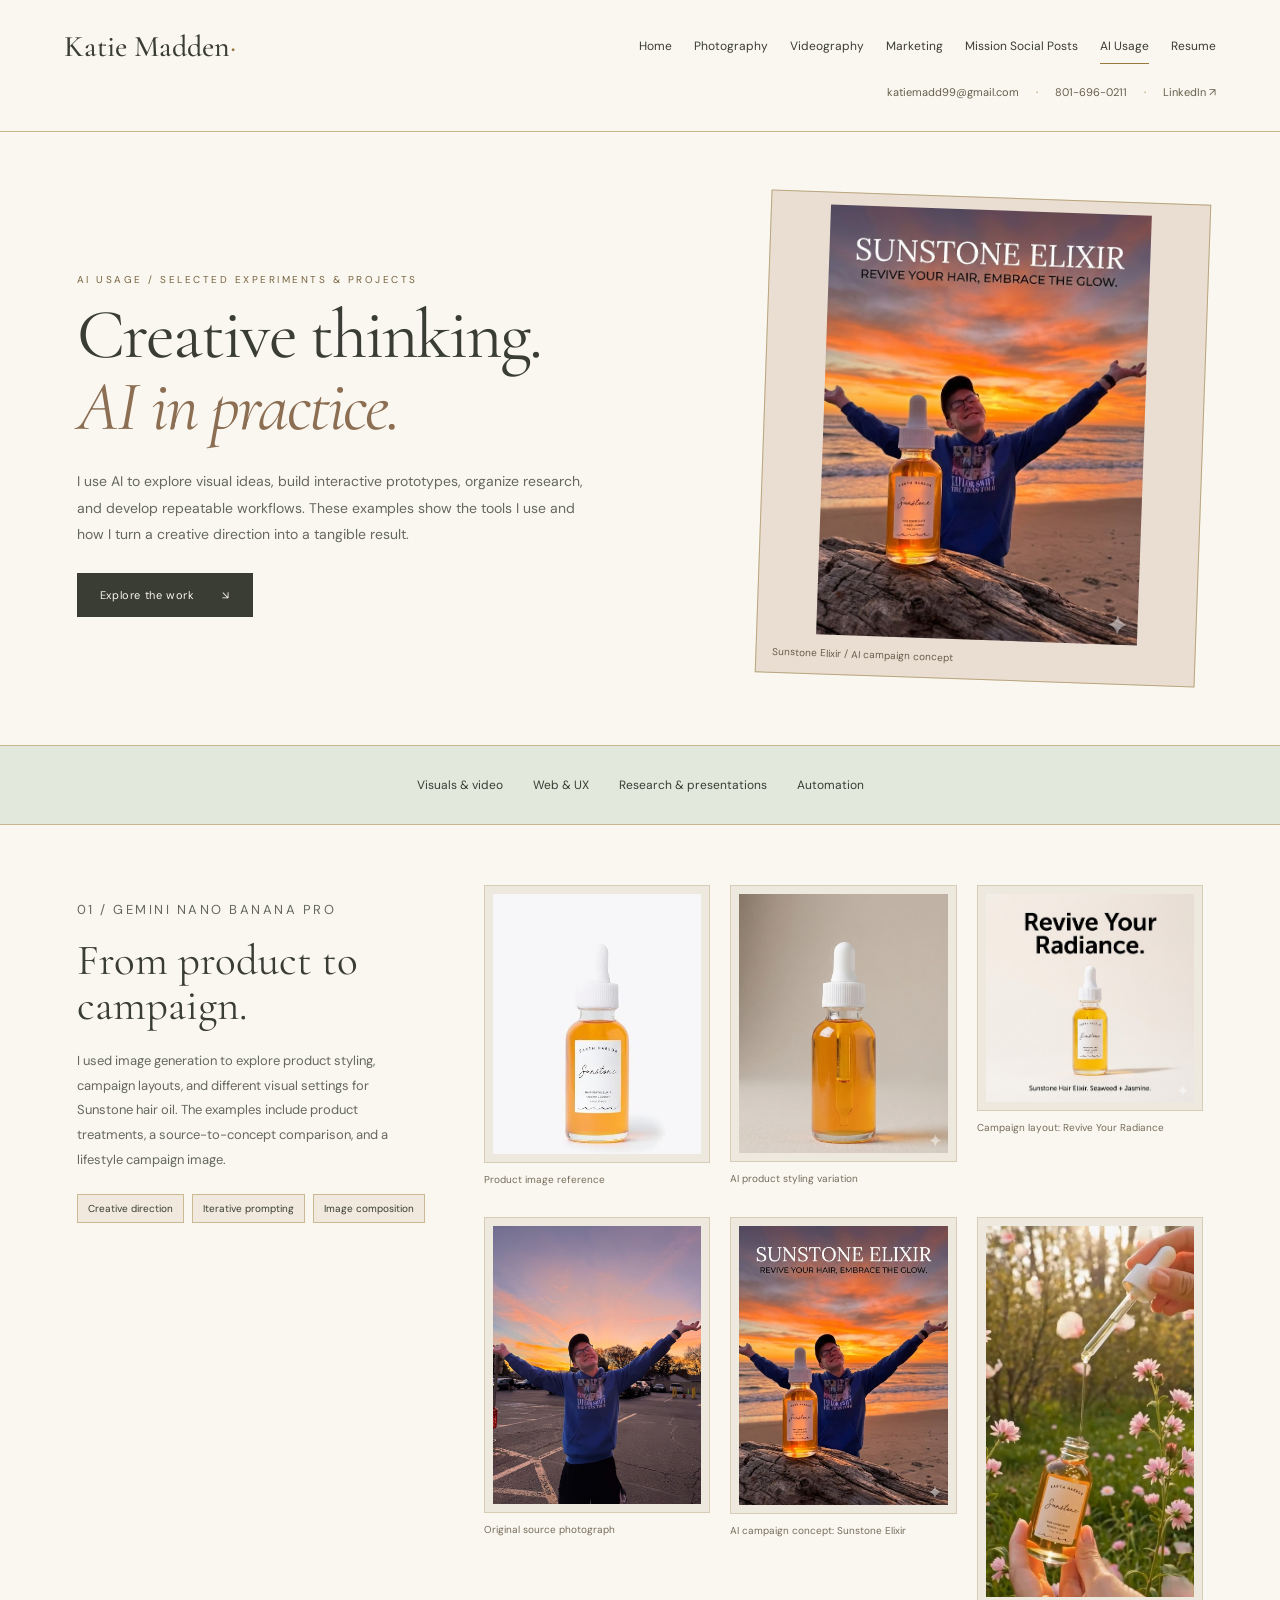
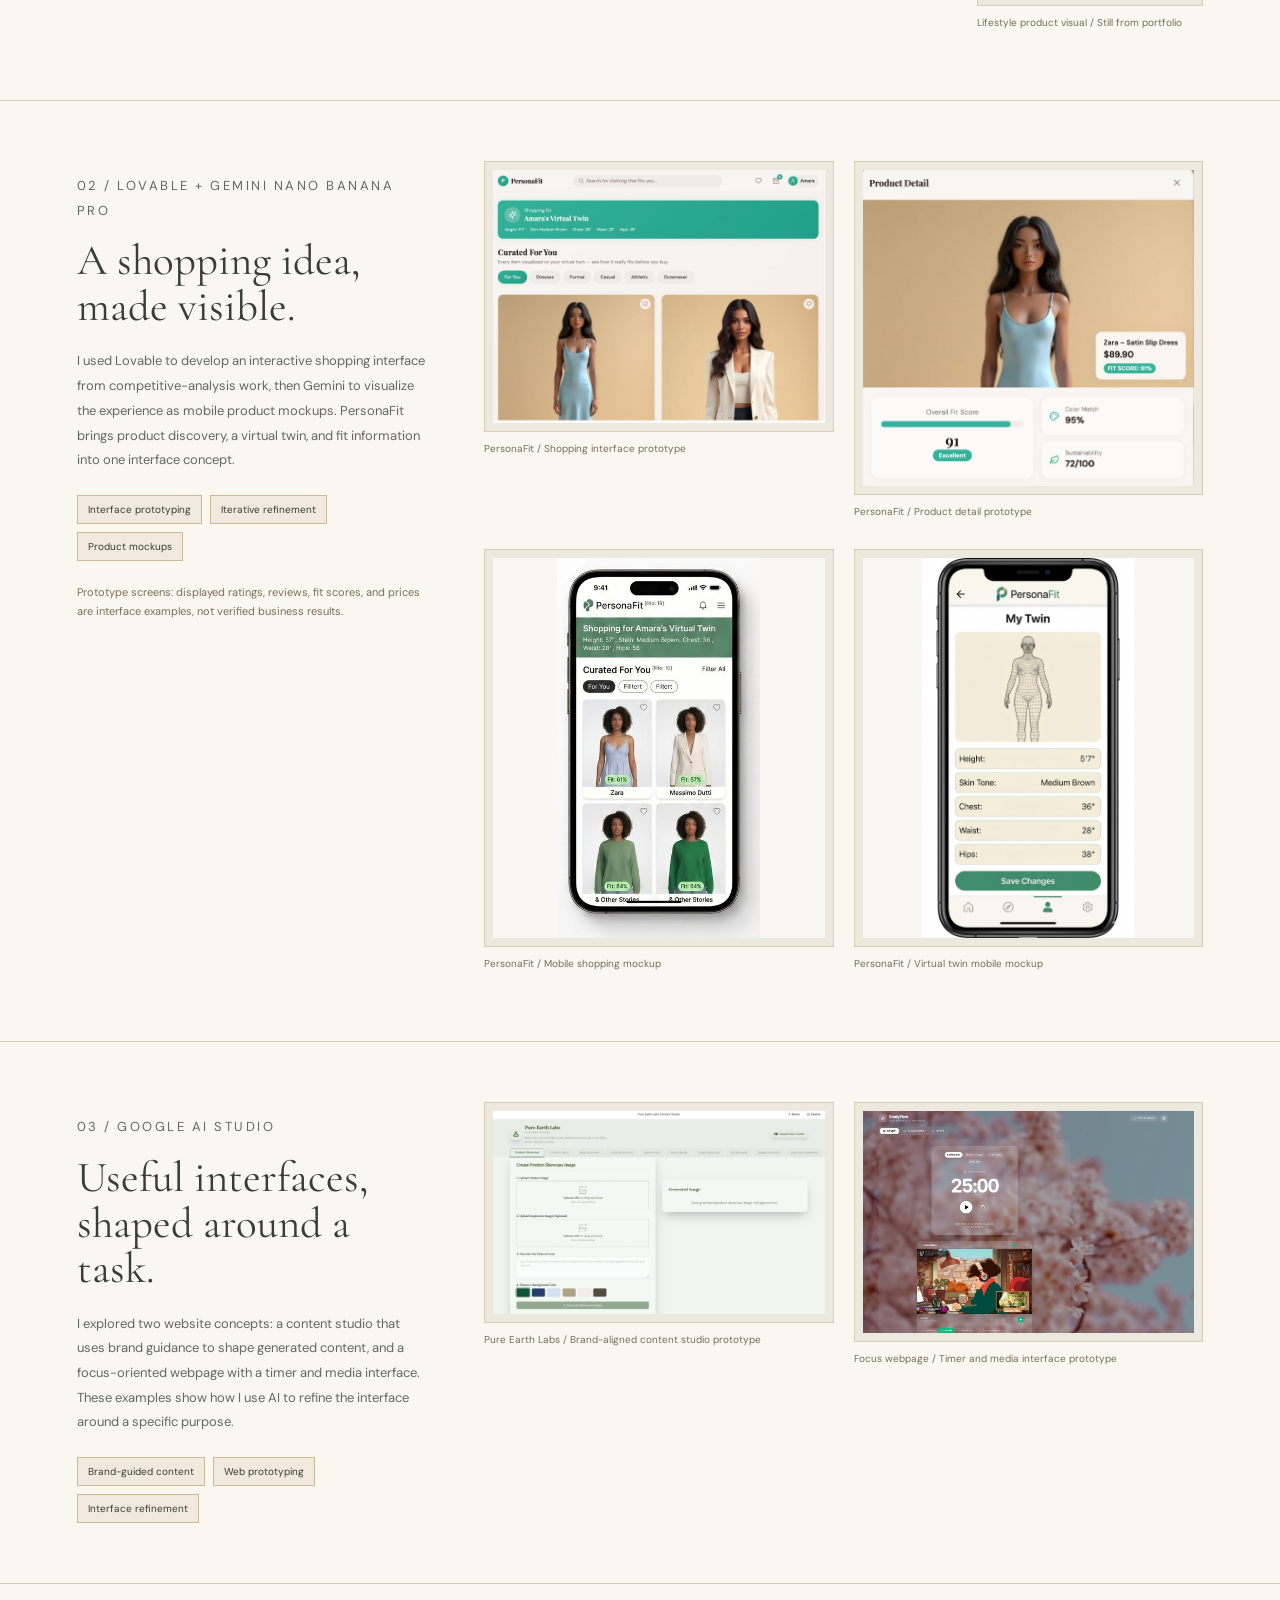
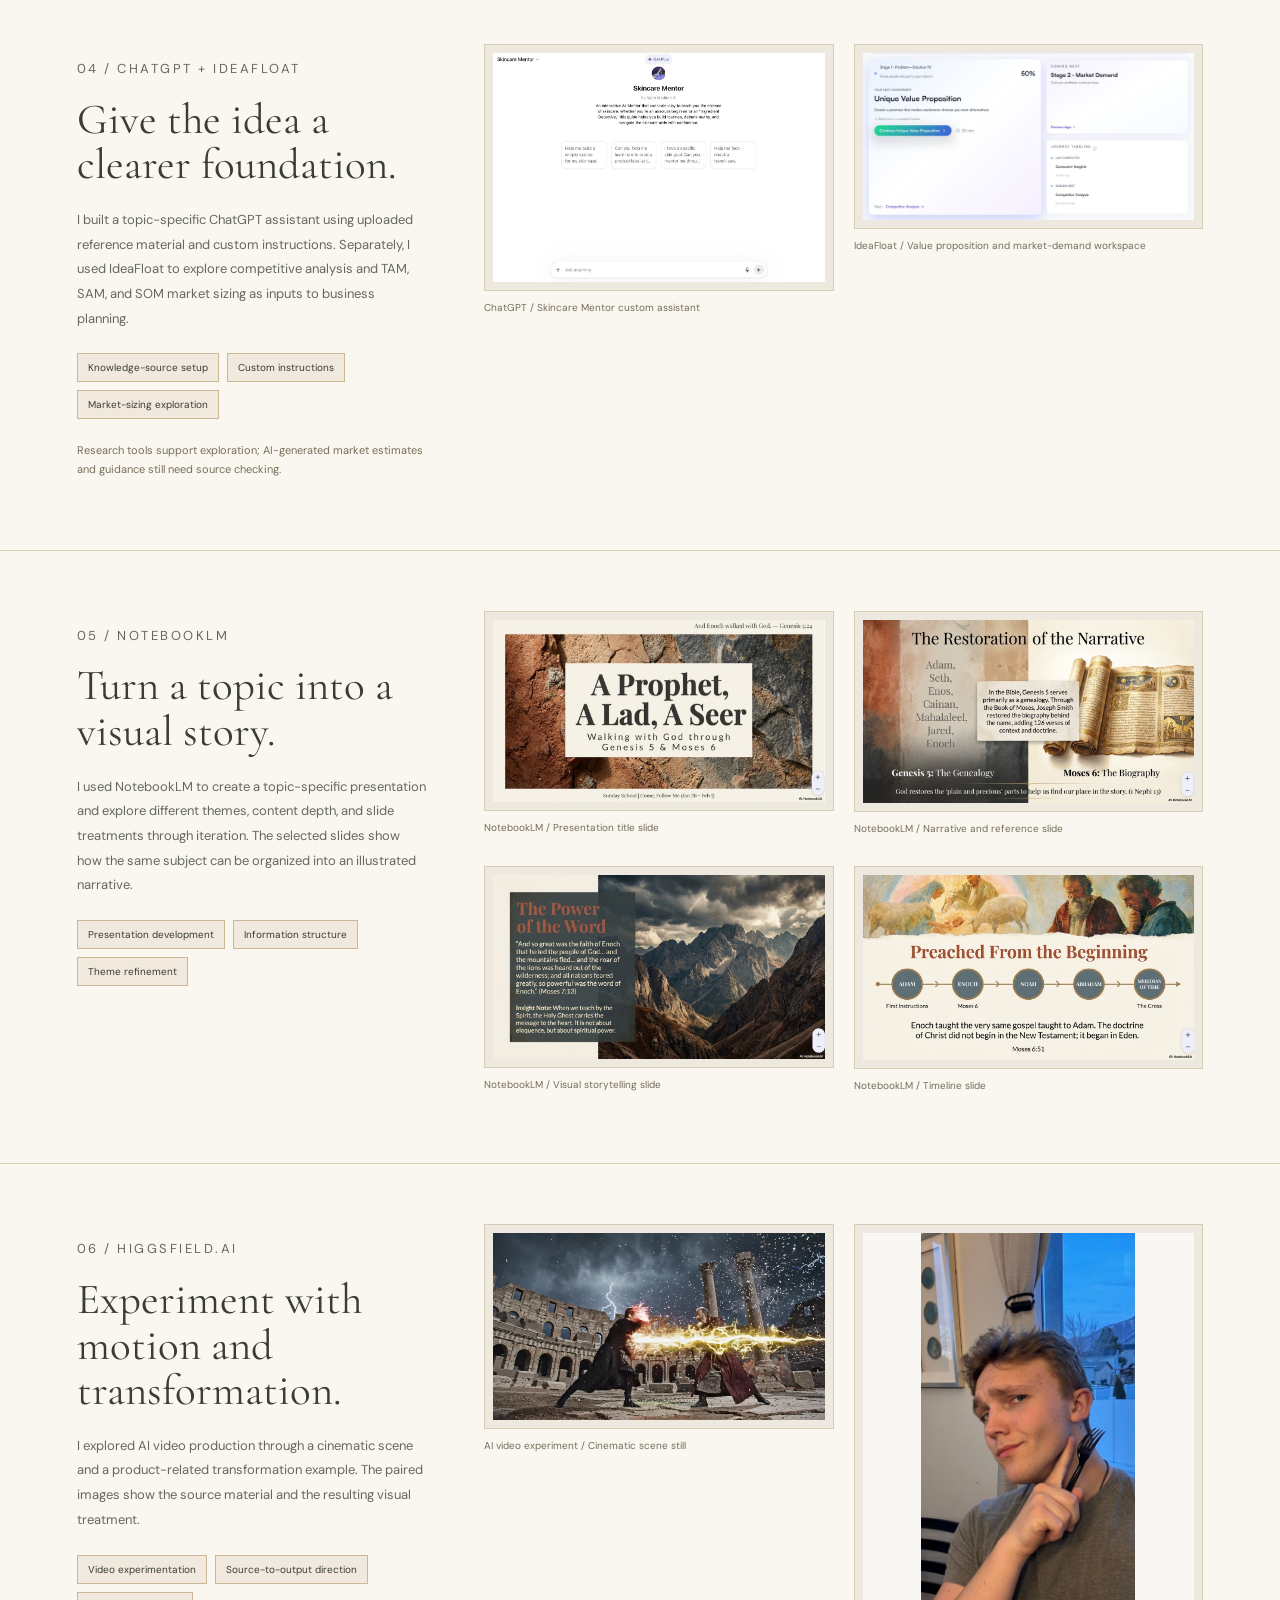
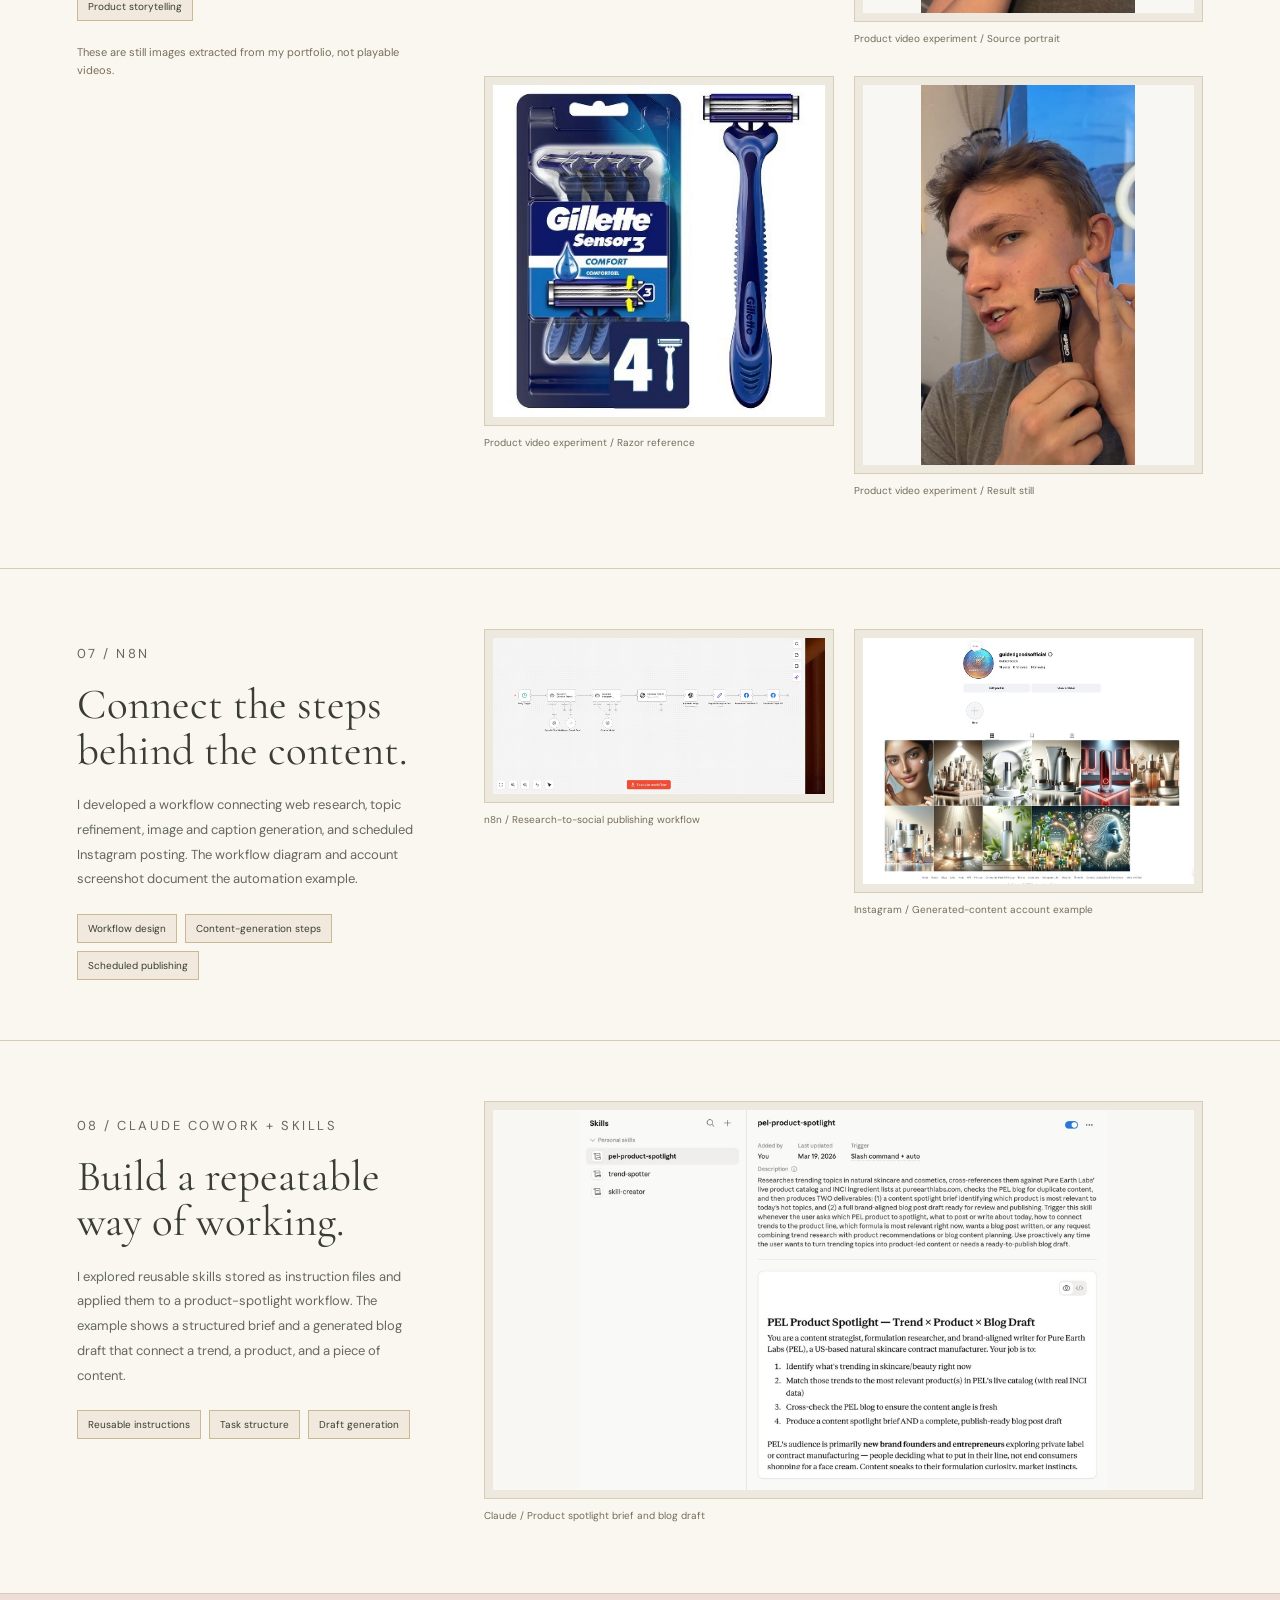
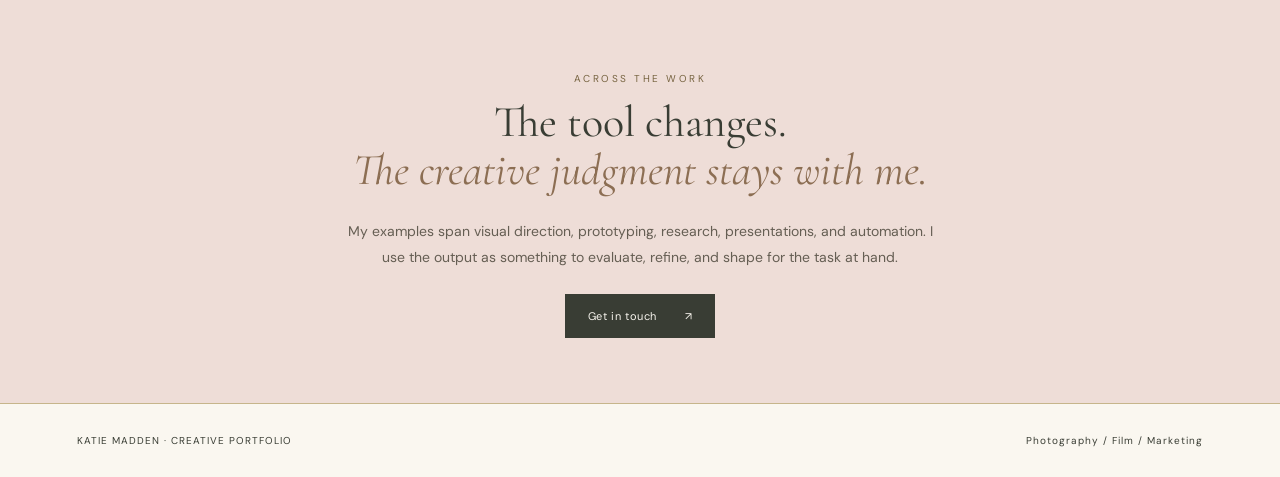
==== ai-usage.html @ 6ba60c34 "Showcase AI projects with extracted visuals, process notes, and skill highlights" ====
<!doctype html><html lang="en"><head><meta charset="utf-8"><meta name="viewport" content="width=device-width,initial-scale=1"><title>AI Usage | Katie Madden</title><meta name="description" content="Explore Katie Madden’s creative portfolio: photography, videography, and marketing work."><link rel="stylesheet" href="style.css?v=contact-1"><link rel="stylesheet" href="ai-usage.css?v=1"></head><body><a class="skip" href="#main">Skip to content</a><header><a class="brand" href="index.html">Katie Madden<em>·</em></a><nav aria-label="Main navigation"><a href="index.html">Home</a><a href="photography.html" >Photography</a><a href="videography.html" >Videography</a><a href="marketing-projects.html">Marketing</a><a href="marketing.html" >Mission Social Posts</a><a href="ai-usage.html" aria-current="page">AI Usage</a><a href="resume.html">Resume</a></nav><div class="contact-strip" aria-label="Contact Katie"><a href="mailto:katiemadd99@gmail.com">katiemadd99@gmail.com</a><span aria-hidden="true">·</span><a href="tel:+18016960211">801-696-0211</a><span aria-hidden="true">·</span><a href="https://www.linkedin.com/in/katie-madden" target="_blank" rel="noopener noreferrer">LinkedIn ↗</a></div></header><main id="main"><section class="ai-hero"><div><p class="eyebrow">AI Usage / Selected experiments &amp; projects</p><h1>Creative thinking.<br><em>AI in practice.</em></h1><p>I use AI to explore visual ideas, build interactive prototypes, organize research, and develop repeatable workflows. These examples show the tools I use and how I turn a creative direction into a tangible result.</p><a class="button" href="#visuals">Explore the work <span>↘</span></a></div><figure class="ai-hero-art"><img src="assets/ai/p02-02.jpg" alt="Sunstone Elixir AI campaign concept with a sunset and product bottle"><figcaption>Sunstone Elixir / AI campaign concept</figcaption></figure></section><nav class="ai-jumps" aria-label="Explore AI work"><a href="#visuals">Visuals &amp; video</a><a href="#prototypes">Web &amp; UX</a><a href="#research">Research &amp; presentations</a><a href="#workflows">Automation</a></nav><section class="ai-case" id="visuals"><div class="ai-copy"><p class="eyebrow">01 / Gemini Nano Banana Pro</p><h2>From product to campaign.</h2><p>I used image generation to explore product styling, campaign layouts, and different visual settings for Sunstone hair oil. The examples include product treatments, a source-to-concept comparison, and a lifestyle campaign image.</p><div class="skill-tags"><span>Creative direction</span><span>Iterative prompting</span><span>Image composition</span></div></div><div class="ai-gallery three"><figure><button data-ai-image="assets/ai/p01-07.jpg" aria-label="Enlarge Product image reference"><img loading="lazy" src="assets/ai/p01-07.jpg" alt="Product image reference"></button><figcaption>Product image reference</figcaption></figure><figure><button data-ai-image="assets/ai/p01-08.jpg" aria-label="Enlarge AI product styling variation"><img loading="lazy" src="assets/ai/p01-08.jpg" alt="AI product styling variation"></button><figcaption>AI product styling variation</figcaption></figure><figure><button data-ai-image="assets/ai/p01-09.jpg" aria-label="Enlarge Campaign layout: Revive Your Radiance"><img loading="lazy" src="assets/ai/p01-09.jpg" alt="Campaign layout: Revive Your Radiance"></button><figcaption>Campaign layout: Revive Your Radiance</figcaption></figure><figure><button data-ai-image="assets/ai/p02-01.jpg" aria-label="Enlarge Original source photograph"><img loading="lazy" src="assets/ai/p02-01.jpg" alt="Original source photograph"></button><figcaption>Original source photograph</figcaption></figure><figure><button data-ai-image="assets/ai/p02-02.jpg" aria-label="Enlarge AI campaign concept: Sunstone Elixir"><img loading="lazy" src="assets/ai/p02-02.jpg" alt="AI campaign concept: Sunstone Elixir"></button><figcaption>AI campaign concept: Sunstone Elixir</figcaption></figure><figure><button data-ai-image="assets/ai/p03-01.jpg" aria-label="Enlarge Lifestyle product visual / Still from portfolio"><img loading="lazy" src="assets/ai/p03-01.jpg" alt="Lifestyle product visual / Still from portfolio"></button><figcaption>Lifestyle product visual / Still from portfolio</figcaption></figure></div></section><section class="ai-case" id="prototypes"><div class="ai-copy"><p class="eyebrow">02 / Lovable + Gemini Nano Banana Pro</p><h2>A shopping idea, made visible.</h2><p>I used Lovable to develop an interactive shopping interface from competitive-analysis work, then Gemini to visualize the experience as mobile product mockups. PersonaFit brings product discovery, a virtual twin, and fit information into one interface concept.</p><div class="skill-tags"><span>Interface prototyping</span><span>Iterative refinement</span><span>Product mockups</span></div><p class="ai-note">Prototype screens: displayed ratings, reviews, fit scores, and prices are interface examples, not verified business results.</p></div><div class="ai-gallery "><figure><button data-ai-image="assets/ai/p05-01.jpg" aria-label="Enlarge PersonaFit / Shopping interface prototype"><img loading="lazy" src="assets/ai/p05-01.jpg" alt="PersonaFit / Shopping interface prototype"></button><figcaption>PersonaFit / Shopping interface prototype</figcaption></figure><figure><button data-ai-image="assets/ai/p05-03.jpg" aria-label="Enlarge PersonaFit / Product detail prototype"><img loading="lazy" src="assets/ai/p05-03.jpg" alt="PersonaFit / Product detail prototype"></button><figcaption>PersonaFit / Product detail prototype</figcaption></figure><figure><button data-ai-image="assets/ai/p06-01.jpg" aria-label="Enlarge PersonaFit / Mobile shopping mockup"><img loading="lazy" src="assets/ai/p06-01.jpg" alt="PersonaFit / Mobile shopping mockup"></button><figcaption>PersonaFit / Mobile shopping mockup</figcaption></figure><figure><button data-ai-image="assets/ai/p06-02.jpg" aria-label="Enlarge PersonaFit / Virtual twin mobile mockup"><img loading="lazy" src="assets/ai/p06-02.jpg" alt="PersonaFit / Virtual twin mobile mockup"></button><figcaption>PersonaFit / Virtual twin mobile mockup</figcaption></figure></div></section><section class="ai-case" id="web-tools"><div class="ai-copy"><p class="eyebrow">03 / Google AI Studio</p><h2>Useful interfaces, shaped around a task.</h2><p>I explored two website concepts: a content studio that uses brand guidance to shape generated content, and a focus-oriented webpage with a timer and media interface. These examples show how I use AI to refine the interface around a specific purpose.</p><div class="skill-tags"><span>Brand-guided content</span><span>Web prototyping</span><span>Interface refinement</span></div></div><div class="ai-gallery "><figure><button data-ai-image="assets/ai/p08-01.jpg" aria-label="Enlarge Pure Earth Labs / Brand-aligned content studio prototype"><img loading="lazy" src="assets/ai/p08-01.jpg" alt="Pure Earth Labs / Brand-aligned content studio prototype"></button><figcaption>Pure Earth Labs / Brand-aligned content studio prototype</figcaption></figure><figure><button data-ai-image="assets/ai/p09-01.jpg" aria-label="Enlarge Focus webpage / Timer and media interface prototype"><img loading="lazy" src="assets/ai/p09-01.jpg" alt="Focus webpage / Timer and media interface prototype"></button><figcaption>Focus webpage / Timer and media interface prototype</figcaption></figure></div></section><section class="ai-case" id="research"><div class="ai-copy"><p class="eyebrow">04 / ChatGPT + IdeaFloat</p><h2>Give the idea a clearer foundation.</h2><p>I built a topic-specific ChatGPT assistant using uploaded reference material and custom instructions. Separately, I used IdeaFloat to explore competitive analysis and TAM, SAM, and SOM market sizing as inputs to business planning.</p><div class="skill-tags"><span>Knowledge-source setup</span><span>Custom instructions</span><span>Market-sizing exploration</span></div><p class="ai-note">Research tools support exploration; AI-generated market estimates and guidance still need source checking.</p></div><div class="ai-gallery "><figure><button data-ai-image="assets/ai/p01-05.jpg" aria-label="Enlarge ChatGPT / Skincare Mentor custom assistant"><img loading="lazy" src="assets/ai/p01-05.jpg" alt="ChatGPT / Skincare Mentor custom assistant"></button><figcaption>ChatGPT / Skincare Mentor custom assistant</figcaption></figure><figure><button data-ai-image="assets/ai/p04-02.jpg" aria-label="Enlarge IdeaFloat / Value proposition and market-demand workspace"><img loading="lazy" src="assets/ai/p04-02.jpg" alt="IdeaFloat / Value proposition and market-demand workspace"></button><figcaption>IdeaFloat / Value proposition and market-demand workspace</figcaption></figure></div></section><section class="ai-case" id="presentations"><div class="ai-copy"><p class="eyebrow">05 / NotebookLM</p><h2>Turn a topic into a visual story.</h2><p>I used NotebookLM to create a topic-specific presentation and explore different themes, content depth, and slide treatments through iteration. The selected slides show how the same subject can be organized into an illustrated narrative.</p><div class="skill-tags"><span>Presentation development</span><span>Information structure</span><span>Theme refinement</span></div></div><div class="ai-gallery "><figure><button data-ai-image="assets/ai/p01-01.jpg" aria-label="Enlarge NotebookLM / Presentation title slide"><img loading="lazy" src="assets/ai/p01-01.jpg" alt="NotebookLM / Presentation title slide"></button><figcaption>NotebookLM / Presentation title slide</figcaption></figure><figure><button data-ai-image="assets/ai/p01-02.jpg" aria-label="Enlarge NotebookLM / Narrative and reference slide"><img loading="lazy" src="assets/ai/p01-02.jpg" alt="NotebookLM / Narrative and reference slide"></button><figcaption>NotebookLM / Narrative and reference slide</figcaption></figure><figure><button data-ai-image="assets/ai/p01-03.jpg" aria-label="Enlarge NotebookLM / Visual storytelling slide"><img loading="lazy" src="assets/ai/p01-03.jpg" alt="NotebookLM / Visual storytelling slide"></button><figcaption>NotebookLM / Visual storytelling slide</figcaption></figure><figure><button data-ai-image="assets/ai/p01-04.jpg" aria-label="Enlarge NotebookLM / Timeline slide"><img loading="lazy" src="assets/ai/p01-04.jpg" alt="NotebookLM / Timeline slide"></button><figcaption>NotebookLM / Timeline slide</figcaption></figure></div></section><section class="ai-case" id="video"><div class="ai-copy"><p class="eyebrow">06 / Higgsfield.ai</p><h2>Experiment with motion and transformation.</h2><p>I explored AI video production through a cinematic scene and a product-related transformation example. The paired images show the source material and the resulting visual treatment.</p><div class="skill-tags"><span>Video experimentation</span><span>Source-to-output direction</span><span>Product storytelling</span></div><p class="ai-note">These are still images extracted from my portfolio, not playable videos.</p></div><div class="ai-gallery "><figure><button data-ai-image="assets/ai/p07-01.jpg" aria-label="Enlarge AI video experiment / Cinematic scene still"><img loading="lazy" src="assets/ai/p07-01.jpg" alt="AI video experiment / Cinematic scene still"></button><figcaption>AI video experiment / Cinematic scene still</figcaption></figure><figure><button data-ai-image="assets/ai/p07-02.jpg" aria-label="Enlarge Product video experiment / Source portrait"><img loading="lazy" src="assets/ai/p07-02.jpg" alt="Product video experiment / Source portrait"></button><figcaption>Product video experiment / Source portrait</figcaption></figure><figure><button data-ai-image="assets/ai/p07-03.jpg" aria-label="Enlarge Product video experiment / Razor reference"><img loading="lazy" src="assets/ai/p07-03.jpg" alt="Product video experiment / Razor reference"></button><figcaption>Product video experiment / Razor reference</figcaption></figure><figure><button data-ai-image="assets/ai/p07-04.jpg" aria-label="Enlarge Product video experiment / Result still"><img loading="lazy" src="assets/ai/p07-04.jpg" alt="Product video experiment / Result still"></button><figcaption>Product video experiment / Result still</figcaption></figure></div></section><section class="ai-case" id="workflows"><div class="ai-copy"><p class="eyebrow">07 / n8n</p><h2>Connect the steps behind the content.</h2><p>I developed a workflow connecting web research, topic refinement, image and caption generation, and scheduled Instagram posting. The workflow diagram and account screenshot document the automation example.</p><div class="skill-tags"><span>Workflow design</span><span>Content-generation steps</span><span>Scheduled publishing</span></div></div><div class="ai-gallery "><figure><button data-ai-image="assets/ai/p09-02.jpg" aria-label="Enlarge n8n / Research-to-social publishing workflow"><img loading="lazy" src="assets/ai/p09-02.jpg" alt="n8n / Research-to-social publishing workflow"></button><figcaption>n8n / Research-to-social publishing workflow</figcaption></figure><figure><button data-ai-image="assets/ai/p10-01.jpg" aria-label="Enlarge Instagram / Generated-content account example"><img loading="lazy" src="assets/ai/p10-01.jpg" alt="Instagram / Generated-content account example"></button><figcaption>Instagram / Generated-content account example</figcaption></figure></div></section><section class="ai-case" id="skills"><div class="ai-copy"><p class="eyebrow">08 / Claude Cowork + Skills</p><h2>Build a repeatable way of working.</h2><p>I explored reusable skills stored as instruction files and applied them to a product-spotlight workflow. The example shows a structured brief and a generated blog draft that connect a trend, a product, and a piece of content.</p><div class="skill-tags"><span>Reusable instructions</span><span>Task structure</span><span>Draft generation</span></div></div><div class="ai-gallery single"><figure><button data-ai-image="assets/ai/p11-01.jpg" aria-label="Enlarge Claude / Product spotlight brief and blog draft"><img loading="lazy" src="assets/ai/p11-01.jpg" alt="Claude / Product spotlight brief and blog draft"></button><figcaption>Claude / Product spotlight brief and blog draft</figcaption></figure></div></section><section class="ai-close"><p class="eyebrow">Across the work</p><h2>The tool changes.<br><em>The creative judgment stays with me.</em></h2><p>My examples span visual direction, prototyping, research, presentations, and automation. I use the output as something to evaluate, refine, and shape for the task at hand.</p><a class="button" href="mailto:katiemadd99@gmail.com">Get in touch <span>↗</span></a></section></main><footer><a href="index.html">KATIE MADDEN · CREATIVE PORTFOLIO</a><span>Photography / Film / Marketing</span></footer><dialog aria-label="Image preview"><button autofocus aria-label="Close image preview">Close ×</button><img alt=""></dialog><script src="ai-usage.js?v=1"></script></body></html>
---- style.css ----
@import url('https://fonts.googleapis.com/css2?family=Cormorant+Garamond:ital,wght@0,400;0,500;0,600;1,400;1,500&family=DM+Sans:wght@400;500;600&display=swap');
:root{--cream:#faf7f0;--ink:#393d34;--gold:#9b793e;--sage:#e3e8dc;--pink:#eeddd7}*{box-sizing:border-box}body{margin:0;background:var(--cream);color:var(--ink);font-family:'DM Sans',sans-serif;font-size:14px}a{color:inherit;text-decoration:none}a:focus-visible,button:focus-visible{outline:2px solid var(--gold);outline-offset:5px}header{max-width:1320px;margin:auto;padding:28px 5%;display:flex;align-items:center;justify-content:space-between;border-bottom:1px solid #c6b58b} .brand{font:500 30px 'Cormorant Garamond',Georgia,serif}.brand em{color:var(--gold)}nav{display:flex;gap:30px;font-size:12px}nav a{padding:9px 0}nav a[aria-current=page]{border-bottom:1px solid var(--gold)}main{max-width:1320px;margin:auto}.eyebrow{text-transform:uppercase;letter-spacing:2.5px;font-size:10px;color:#776441}h1,h2,h3{font-family:'Cormorant Garamond',Georgia,serif;font-weight:400;margin:0}h1{font-size:clamp(54px,6.5vw,90px);line-height:1.02;letter-spacing:-2px}h1 em,h2 em{font-weight:400;color:#8c6e53}p{line-height:1.9}.hero{position:relative;display:grid;grid-template-columns:1fr 1fr;align-items:center;gap:8%;padding:75px 8% 65px}.intro{max-width:390px;margin:25px 0;color:#66695d}.button{display:inline-block;padding:15px 23px;background:var(--ink);color:var(--cream);font-size:11px;letter-spacing:.6px}.button span{margin-left:24px}.hero-photo{position:relative;padding:14px;border:1px solid #bba878;border-radius:220px 220px 3px 3px;background:#efe6db}.hero-photo img{display:block;width:100%;height:430px;object-fit:cover;border-radius:210px 210px 0 0}.hero-photo figcaption{position:absolute;bottom:-18px;right:-20px;background:var(--pink);padding:17px 24px;font:italic 22px 'Cormorant Garamond',Georgia,serif}.botanical{position:absolute;width:105px;height:170px;color:var(--gold);bottom:35px;left:40%;transform:rotate(-12deg);opacity:.7}.ribbon{background:var(--sage);border-block:1px solid #cbd1c1;padding:18px;text-align:center;font:italic 21px 'Cormorant Garamond',Georgia,serif;word-spacing:9px}.ribbon span{color:var(--gold);margin:0 25px}.work{padding:65px 6% 80px}.section-top{display:flex;align-items:end;justify-content:space-between;margin-bottom:30px}.section-top h2{font-size:47px}.section-top p{font-size:12px;color:#777}.cards{display:grid;grid-template-columns:repeat(3,1fr);gap:28px}.card img{width:100%;height:310px;object-fit:cover;display:block;transition:transform .3s}.card .image{overflow:hidden;background:var(--pink)}.card:hover img{transform:scale(1.035)}.meta{display:flex;justify-content:space-between;align-items:center;padding-top:16px}.meta h3{font-size:28px}.meta span{color:var(--gold);font-size:22px}.tag{font-size:9px;letter-spacing:1.6px;text-transform:uppercase;color:#777;margin-top:8px}.note{background:#f0e5df;padding:55px 10%;text-align:center;border-top:1px solid #d6c4ae}.note h2{font-size:42px}.note p{max-width:560px;margin:15px auto;color:#696558}.page-intro{padding:70px 6% 45px;position:relative}.page-intro h1{font-size:70px}.page-intro p{max-width:600px;color:#6c6e63}.gallery{padding:0 6% 75px;columns:3;column-gap:22px}.gallery figure{margin:0 0 24px;break-inside:avoid}.gallery button{padding:0;border:0;background:none;cursor:zoom-in;display:block;width:100%}.gallery img{width:100%;display:block}.gallery figcaption{font-size:11px;color:#747466;padding:10px 0}.videos{display:grid;grid-template-columns:1fr 1fr;gap:36px;padding:0 6% 80px}.videos video{width:100%;max-height:600px;background:#e3e8dc}.videos h2{font-size:29px;margin-top:18px}footer{padding:30px 6%;display:flex;justify-content:space-between;border-top:1px solid #c6b58b;font-size:10px;letter-spacing:1px}dialog{border:1px solid var(--gold);background:var(--cream);padding:15px;max-width:95vw;max-height:95vh}dialog::backdrop{background:#292e28d9}dialog img{max-width:85vw;max-height:80vh;display:block}dialog button{display:block;margin:0 0 10px auto;background:transparent;border:0;font-size:15px;cursor:pointer}.skip{position:absolute;left:-9999px}.skip:focus{left:10px;top:10px;background:white;padding:15px;z-index:20}@media(max-width:700px){header{display:block;padding:22px 6%}.brand{font-size:28px}nav{gap:20px;margin-top:18px;font-size:11px}.hero{grid-template-columns:1fr;padding:45px 7%;gap:30px}.hero-photo{margin:0 15px 15px}.hero-photo img{height:340px}.botanical{left:auto;right:15px;top:180px;width:70px}.ribbon{font-size:16px;word-spacing:0}.ribbon span{margin:0 10px}.cards{grid-template-columns:1fr}.card img{height:350px}.section-top{display:block}.section-top h2{font-size:42px}.gallery{columns:2;column-gap:14px}.videos{grid-template-columns:1fr}.page-intro h1{font-size:52px}footer{gap:20px}.note h2{font-size:34px}}@media(prefers-reduced-motion:reduce){*{transition:none!important}}
/* Collection buttons make it easy to explore the mixed photography gallery. */
.photo-browser{padding:0 6% 28px}.photo-filters{display:flex;flex-wrap:wrap;gap:10px}.photo-filters button{border:1px solid #b9a67e;background:transparent;color:var(--ink);padding:13px 20px;font:inherit;font-size:12px;cursor:pointer;border-radius:2px;transition:background .2s}.photo-filters button span{font-size:10px;margin-left:9px;opacity:.7}.photo-filters button[aria-pressed="true"]{background:var(--ink);border-color:var(--ink);color:var(--cream)}.photo-filters button:hover{background:var(--sage)}.photo-filters button[aria-pressed="true"]:hover{background:#505747}.photo-count{font-size:11px;color:#747466;margin:16px 0 0}.gallery.photo-grid{display:grid;grid-template-columns:repeat(3,minmax(0,1fr));gap:28px 22px;columns:auto;align-items:start}.photo-grid figure{margin:0}.photo-grid figure[hidden]{display:none}.photo-grid img{aspect-ratio:4/5;object-fit:cover}.photo-grid figcaption{padding:12px 0;letter-spacing:.3px}@media(max-width:700px){.gallery.photo-grid{grid-template-columns:repeat(2,minmax(0,1fr));gap:20px 14px}.photo-filters button{padding:12px 14px}.photo-filters{gap:8px}}@media(max-width:380px){.gallery.photo-grid{grid-template-columns:1fr}}

header{flex-wrap:wrap;row-gap:16px}.contact-strip{width:100%;display:flex;align-items:center;justify-content:flex-end;flex-wrap:wrap;gap:9px 17px;font-size:11px;color:#655e4c}.contact-strip a{padding:4px 0}.contact-strip a:hover{text-decoration:underline;text-underline-offset:4px}.contact-strip span{color:var(--gold)}@media(max-width:700px){.contact-strip{justify-content:flex-start;margin-top:16px;gap:7px 12px;font-size:10px}}
---- ai-usage.css ----
header nav{flex-wrap:wrap;row-gap:8px;column-gap:22px}.ai-hero{display:grid;grid-template-columns:1.15fr .85fr;gap:8%;padding:65px 6%;align-items:center}.ai-hero h1{font-size:clamp(50px,5.5vw,76px)}.ai-hero p:not(.eyebrow){max-width:520px;color:#65695c;margin:25px 0}.ai-hero-art{margin:0;padding:12px;border:1px solid #b9a67e;background:#eaded2;transform:rotate(2deg)}.ai-hero-art img{width:100%;max-height:430px;object-fit:contain;display:block}.ai-hero-art figcaption{font-size:10px;padding:12px 4px 2px;color:#665c4a}.ai-jumps{display:flex;flex-wrap:wrap;justify-content:center;gap:12px 30px;background:var(--sage);border-block:1px solid #c6b58b;padding:22px 6%;font-size:12px}.ai-jumps a:hover{text-decoration:underline;text-underline-offset:5px}.ai-case{display:grid;grid-template-columns:minmax(230px,.78fr) minmax(0,1.6fr);gap:5%;padding:60px 6%;border-bottom:1px solid #d7cdb7;scroll-margin-top:25px}.ai-copy h2{font-size:43px;line-height:1.06;margin:15px 0 20px}.ai-copy p{color:#65695c;font-size:13px;line-height:1.9}.skill-tags{display:flex;flex-wrap:wrap;gap:8px;margin-top:22px}.skill-tags span{font-size:10px;border:1px solid #cab993;padding:7px 10px;background:#f1e9dd}.ai-copy .ai-note{font-size:11px;line-height:1.7;margin-top:22px;color:#786e59}.ai-gallery{display:grid;grid-template-columns:repeat(2,minmax(0,1fr));gap:20px;align-items:start}.ai-gallery.three{grid-template-columns:repeat(3,minmax(0,1fr))}.ai-gallery.single{grid-template-columns:1fr}.ai-gallery figure{margin:0;min-width:0}.ai-gallery button{width:100%;padding:8px;border:1px solid #d7cdb7;background:#eee9df;cursor:zoom-in;display:block}.ai-gallery img{width:100%;max-height:380px;object-fit:contain;display:block;background:#f8f7f4}.ai-gallery figcaption{font-size:10px;line-height:1.6;color:#756c5b;padding:9px 0}.ai-close{padding:65px 8%;background:var(--pink);text-align:center}.ai-close h2{font-size:44px;line-height:1.1}.ai-close p:not(.eyebrow){max-width:610px;margin:23px auto;color:#655e53}dialog{max-width:96vw}dialog img{max-width:90vw;max-height:82vh}dialog p{font-size:11px;margin:10px 0 0;color:#655e53}@media(max-width:900px){.ai-case{grid-template-columns:1fr;gap:25px}.ai-copy{max-width:650px}.ai-gallery img{max-height:450px}.ai-hero{gap:5%}.ai-hero h1{font-size:55px}}@media(max-width:600px){.ai-hero{grid-template-columns:1fr;padding:40px 7%;gap:30px}.ai-hero h1{font-size:53px}.ai-hero-art{max-width:370px;margin:0 auto}.ai-jumps{justify-content:flex-start;gap:15px 22px}.ai-case{padding:40px 7%}.ai-copy h2{font-size:37px}.ai-gallery.three{grid-template-columns:repeat(2,minmax(0,1fr))}.ai-gallery{gap:15px}.ai-close h2{font-size:34px}header nav{gap:14px;font-size:11px}}
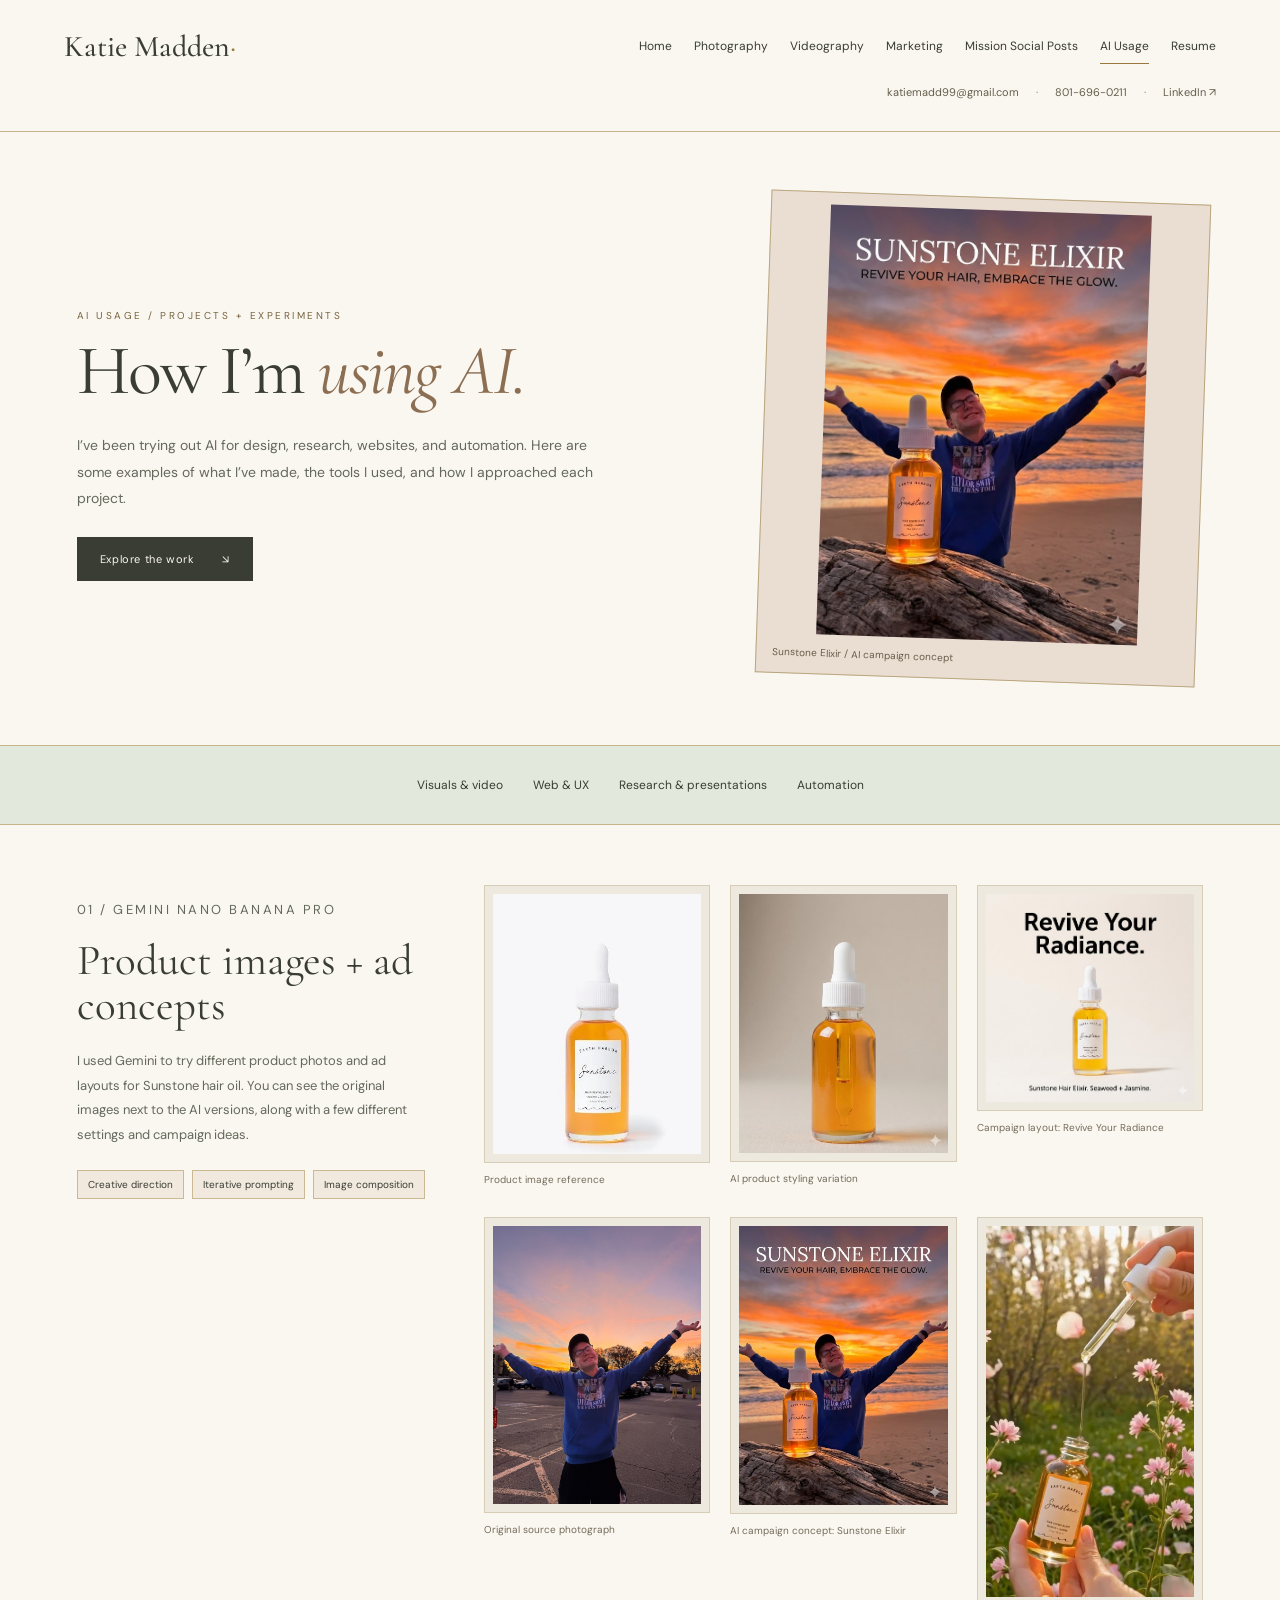
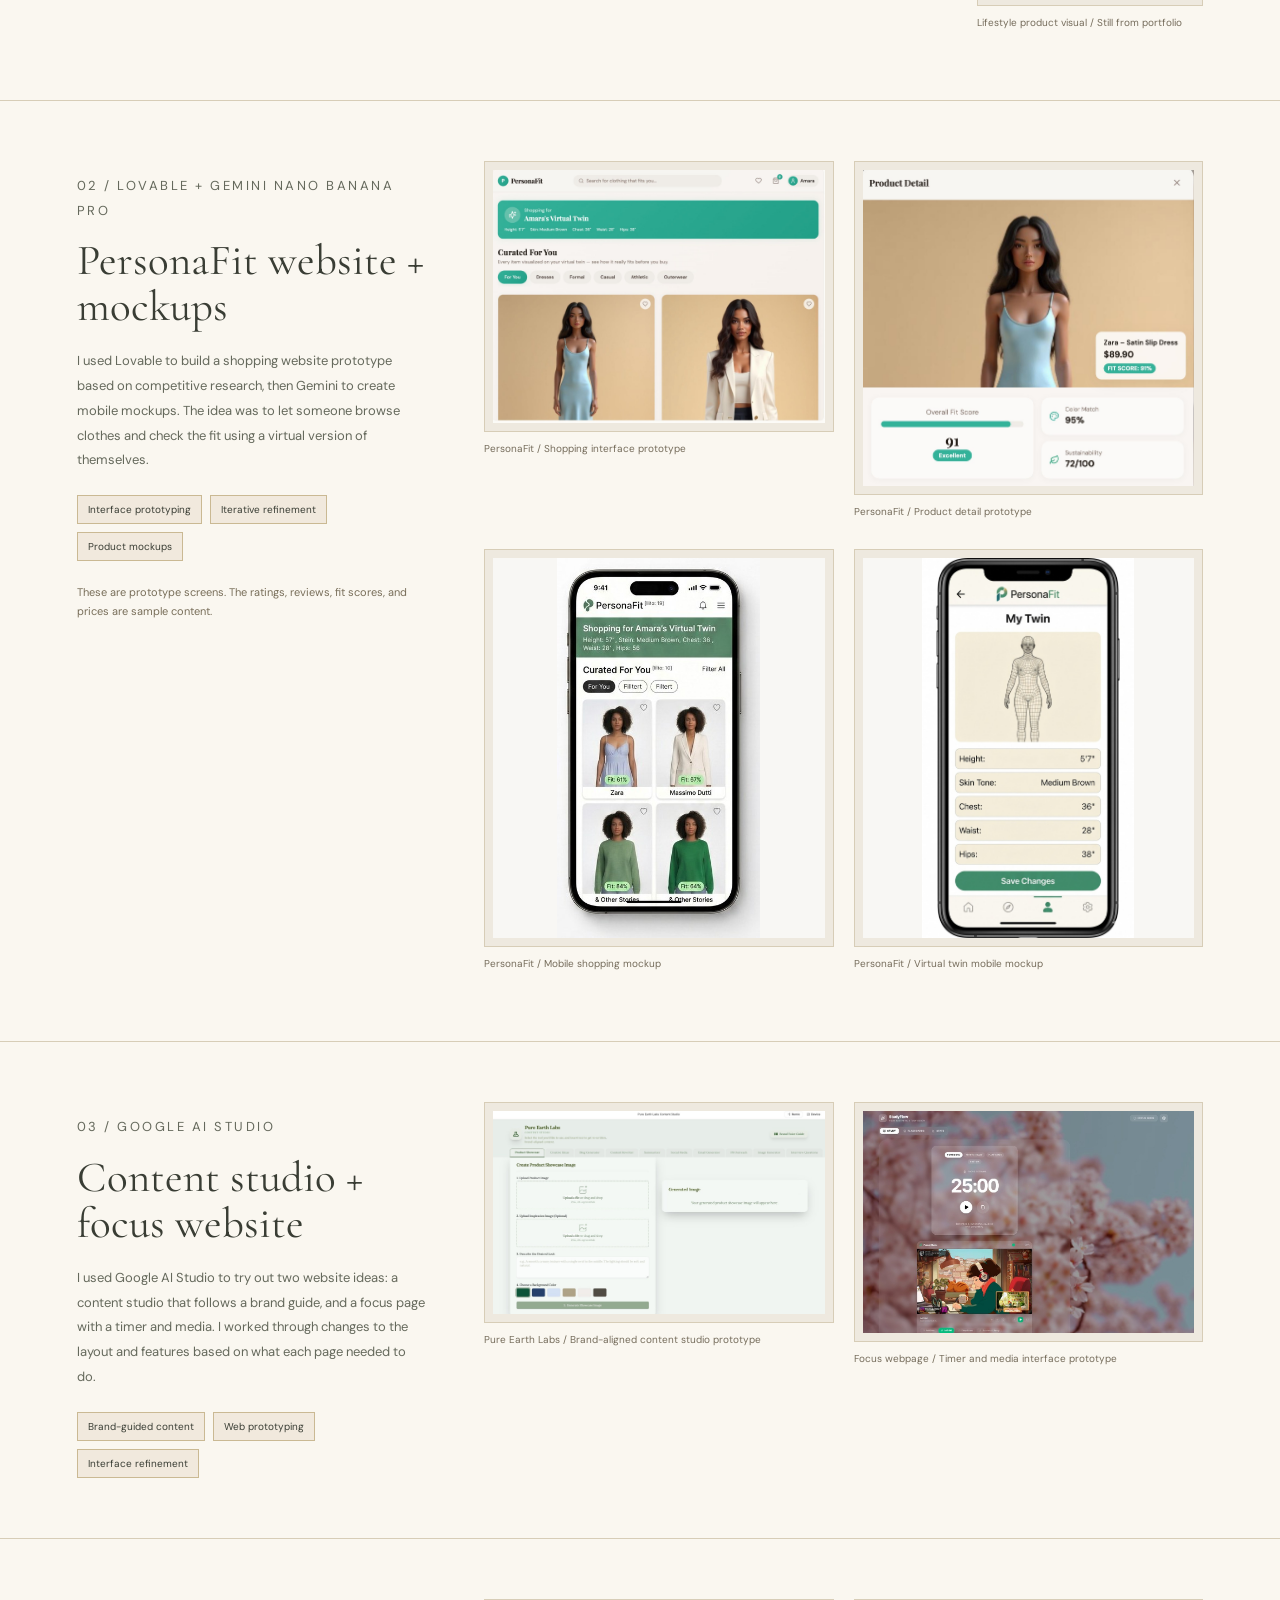
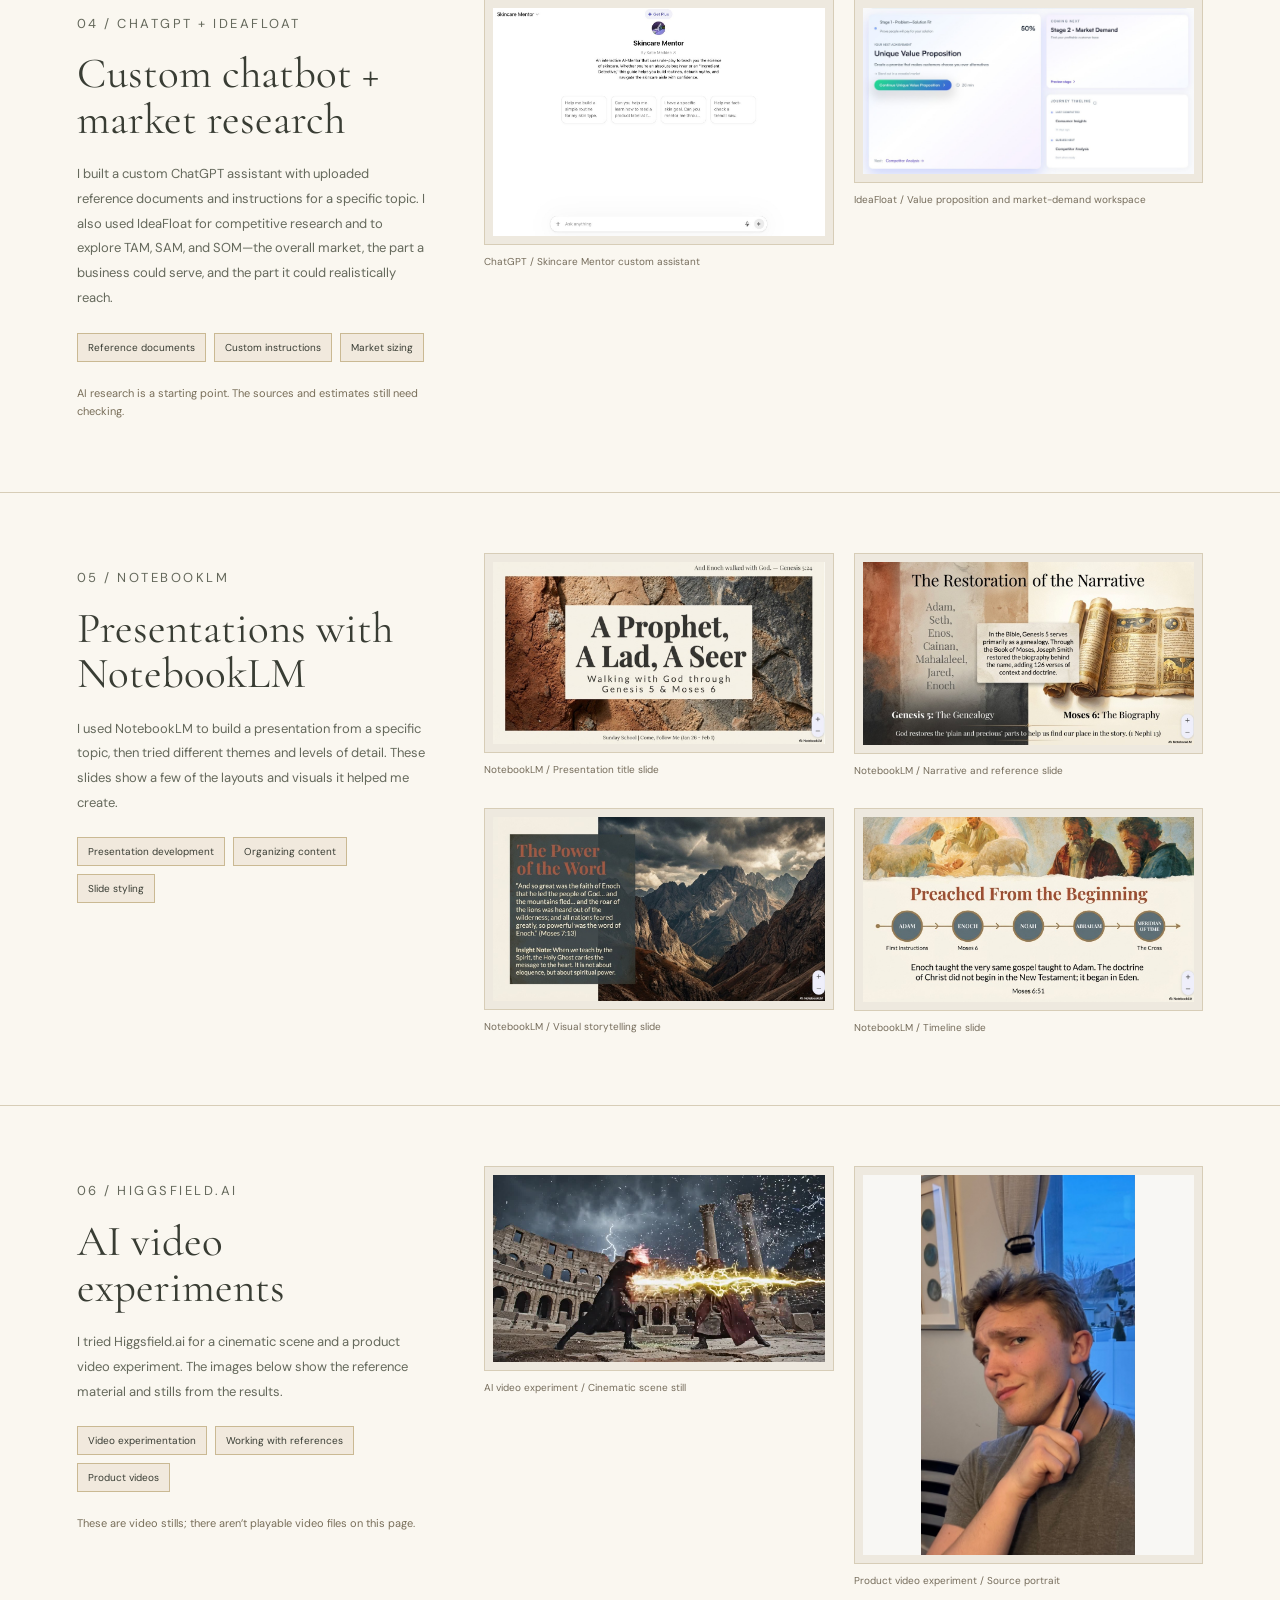
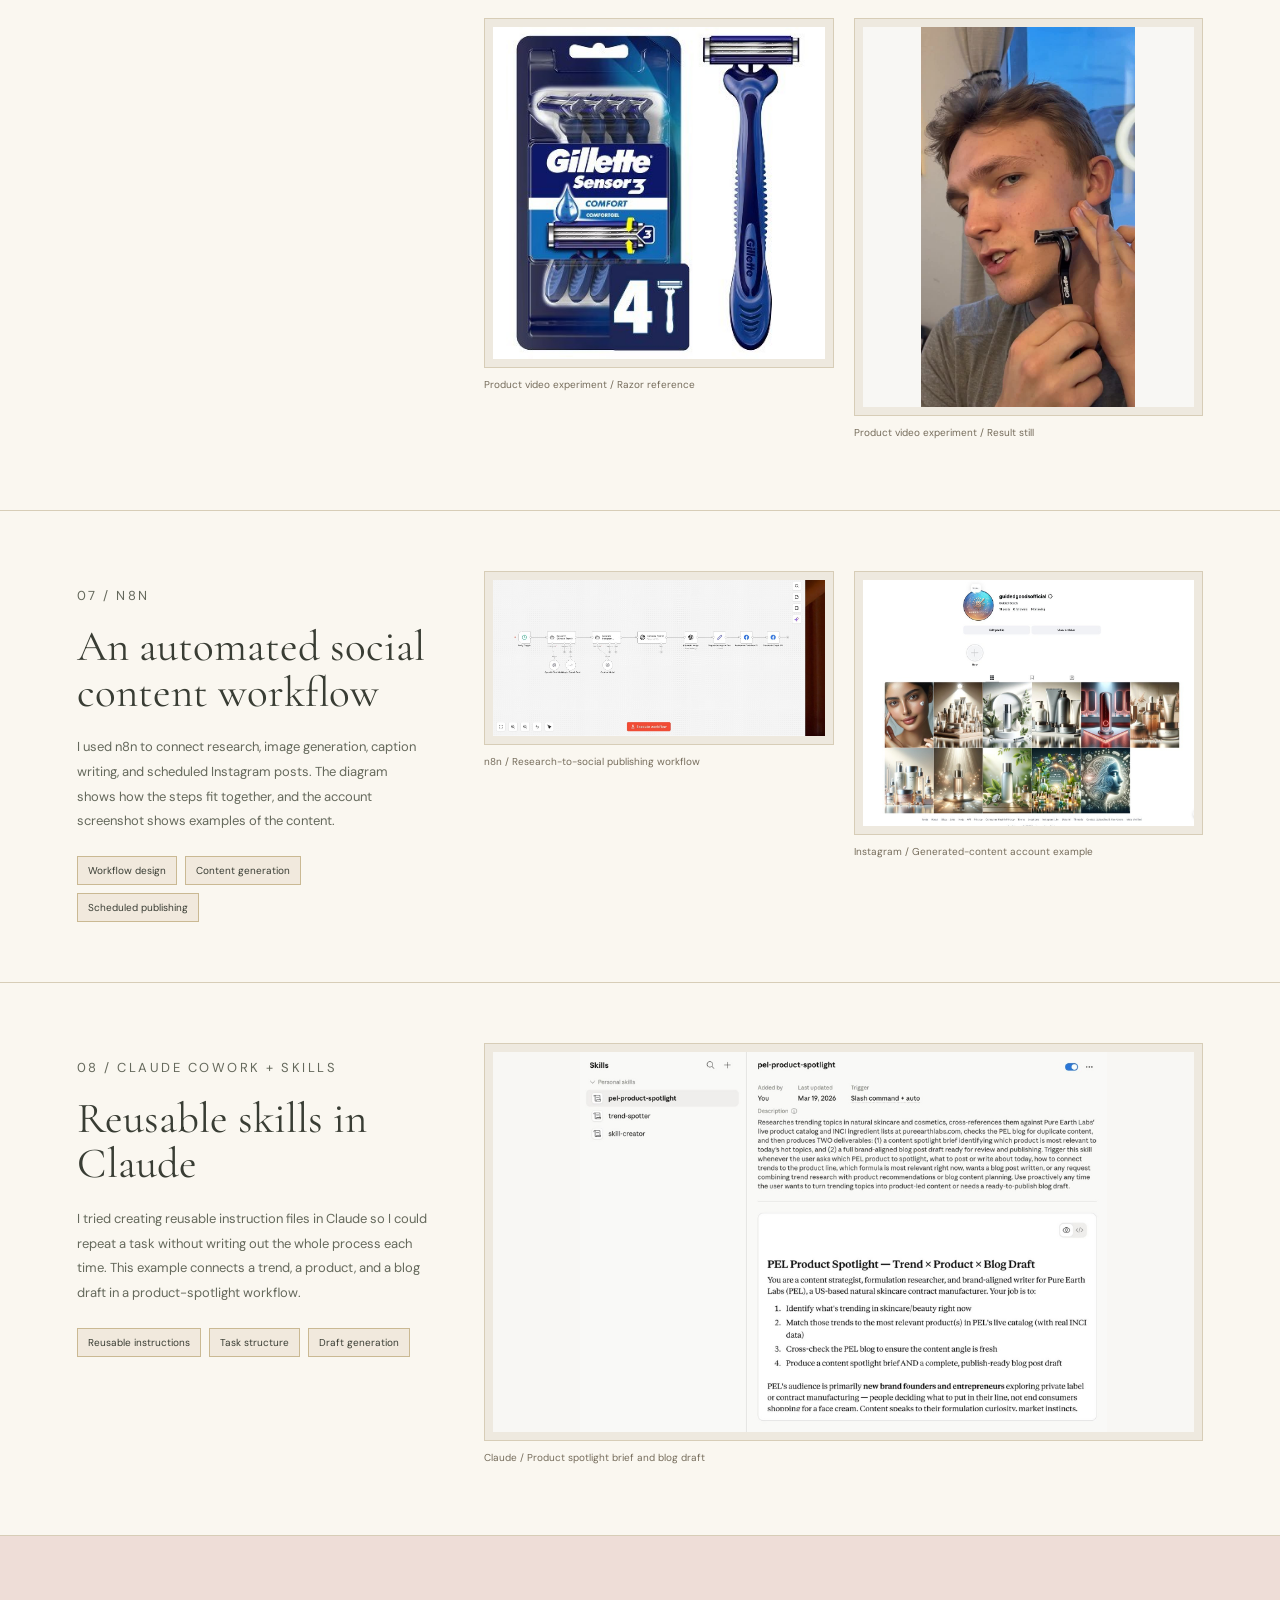
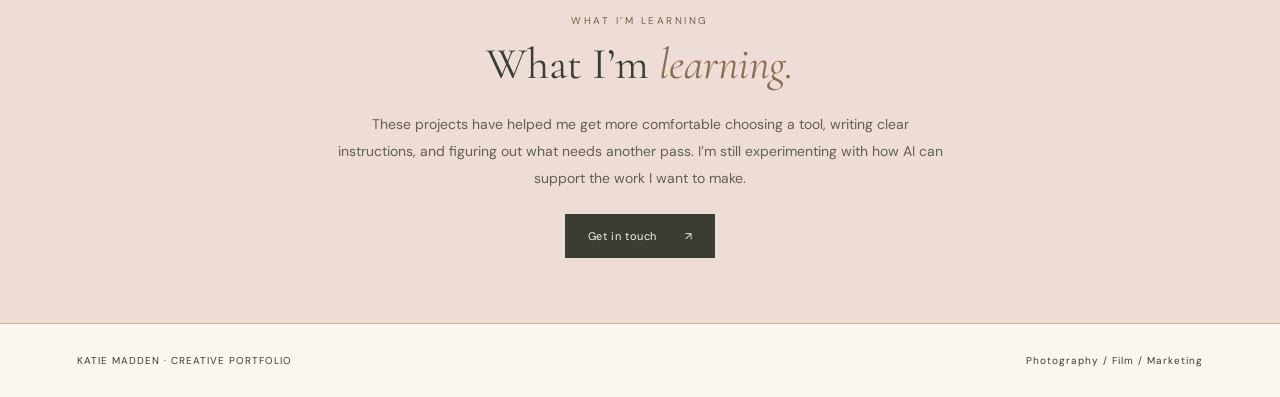
==== commit e01d913b: "Rewrite site copy in a direct, relaxed voice across all seven pages" ====
--- a/ai-usage.html
+++ b/ai-usage.html
@@ -1,2 +1,2 @@
-<!doctype html><html lang="en"><head><meta charset="utf-8"><meta name="viewport" content="width=device-width,initial-scale=1"><title>AI Usage | Katie Madden</title><meta name="description" content="Explore Katie Madden’s creative portfolio: photography, videography, and marketing work."><link rel="stylesheet" href="style.css?v=contact-1"><link rel="stylesheet" href="ai-usage.css?v=1"></head><body><a class="skip" href="#main">Skip to content</a><header><a class="brand" href="index.html">Katie Madden<em>·</em></a><nav aria-label="Main navigation"><a href="index.html">Home</a><a href="photography.html" >Photography</a><a href="videography.html" >Videography</a><a href="marketing-projects.html">Marketing</a><a href="marketing.html" >Mission Social Posts</a><a href="ai-usage.html" aria-current="page">AI Usage</a><a href="resume.html">Resume</a></nav><div class="contact-strip" aria-label="Contact Katie"><a href="mailto:katiemadd99@gmail.com">katiemadd99@gmail.com</a><span aria-hidden="true">·</span><a href="tel:+18016960211">801-696-0211</a><span aria-hidden="true">·</span><a href="https://www.linkedin.com/in/katie-madden" target="_blank" rel="noopener noreferrer">LinkedIn ↗</a></div></header><main id="main"><section class="ai-hero"><div><p class="eyebrow">AI Usage / Selected experiments &amp; projects</p><h1>Creative thinking.<br><em>AI in practice.</em></h1><p>I use AI to explore visual ideas, build interactive prototypes, organize research, and develop repeatable workflows. These examples show the tools I use and how I turn a creative direction into a tangible result.</p><a class="button" href="#visuals">Explore the work <span>↘</span></a></div><figure class="ai-hero-art"><img src="assets/ai/p02-02.jpg" alt="Sunstone Elixir AI campaign concept with a sunset and product bottle"><figcaption>Sunstone Elixir / AI campaign concept</figcaption></figure></section><nav class="ai-jumps" aria-label="Explore AI work"><a href="#visuals">Visuals &amp; video</a><a href="#prototypes">Web &amp; UX</a><a href="#research">Research &amp; presentations</a><a href="#workflows">Automation</a></nav><section class="ai-case" id="visuals"><div class="ai-copy"><p class="eyebrow">01 / Gemini Nano Banana Pro</p><h2>From product to campaign.</h2><p>I used image generation to explore product styling, campaign layouts, and different visual settings for Sunstone hair oil. The examples include product treatments, a source-to-concept comparison, and a lifestyle campaign image.</p><div class="skill-tags"><span>Creative direction</span><span>Iterative prompting</span><span>Image composition</span></div></div><div class="ai-gallery three"><figure><button data-ai-image="assets/ai/p01-07.jpg" aria-label="Enlarge Product image reference"><img loading="lazy" src="assets/ai/p01-07.jpg" alt="Product image reference"></button><figcaption>Product image reference</figcaption></figure><figure><button data-ai-image="assets/ai/p01-08.jpg" aria-label="Enlarge AI product styling variation"><img loading="lazy" src="assets/ai/p01-08.jpg" alt="AI product styling variation"></button><figcaption>AI product styling variation</figcaption></figure><figure><button data-ai-image="assets/ai/p01-09.jpg" aria-label="Enlarge Campaign layout: Revive Your Radiance"><img loading="lazy" src="assets/ai/p01-09.jpg" alt="Campaign layout: Revive Your Radiance"></button><figcaption>Campaign layout: Revive Your Radiance</figcaption></figure><figure><button data-ai-image="assets/ai/p02-01.jpg" aria-label="Enlarge Original source photograph"><img loading="lazy" src="assets/ai/p02-01.jpg" alt="Original source photograph"></button><figcaption>Original source photograph</figcaption></figure><figure><button data-ai-image="assets/ai/p02-02.jpg" aria-label="Enlarge AI campaign concept: Sunstone Elixir"><img loading="lazy" src="assets/ai/p02-02.jpg" alt="AI campaign concept: Sunstone Elixir"></button><figcaption>AI campaign concept: Sunstone Elixir</figcaption></figure><figure><button data-ai-image="assets/ai/p03-01.jpg" aria-label="Enlarge Lifestyle product visual / Still from portfolio"><img loading="lazy" src="assets/ai/p03-01.jpg" alt="Lifestyle product visual / Still from portfolio"></button><figcaption>Lifestyle product visual / Still from portfolio</figcaption></figure></div></section><section class="ai-case" id="prototypes"><div class="ai-copy"><p class="eyebrow">02 / Lovable + Gemini Nano Banana Pro</p><h2>A shopping idea, made visible.</h2><p>I used Lovable to develop an interactive shopping interface from competitive-analysis work, then Gemini to visualize the experience as mobile product mockups. PersonaFit brings product discovery, a virtual twin, and fit information into one interface concept.</p><div class="skill-tags"><span>Interface prototyping</span><span>Iterative refinement</span><span>Product mockups</span></div><p class="ai-note">Prototype screens: displayed ratings, reviews, fit scores, and prices are interface examples, not verified business results.</p></div><div class="ai-gallery "><figure><button data-ai-image="assets/ai/p05-01.jpg" aria-label="Enlarge PersonaFit / Shopping interface prototype"><img loading="lazy" src="assets/ai/p05-01.jpg" alt="PersonaFit / Shopping interface prototype"></button><figcaption>PersonaFit / Shopping interface prototype</figcaption></figure><figure><button data-ai-image="assets/ai/p05-03.jpg" aria-label="Enlarge PersonaFit / Product detail prototype"><img loading="lazy" src="assets/ai/p05-03.jpg" alt="PersonaFit / Product detail prototype"></button><figcaption>PersonaFit / Product detail prototype</figcaption></figure><figure><button data-ai-image="assets/ai/p06-01.jpg" aria-label="Enlarge PersonaFit / Mobile shopping mockup"><img loading="lazy" src="assets/ai/p06-01.jpg" alt="PersonaFit / Mobile shopping mockup"></button><figcaption>PersonaFit / Mobile shopping mockup</figcaption></figure><figure><button data-ai-image="assets/ai/p06-02.jpg" aria-label="Enlarge PersonaFit / Virtual twin mobile mockup"><img loading="lazy" src="assets/ai/p06-02.jpg" alt="PersonaFit / Virtual twin mobile mockup"></button><figcaption>PersonaFit / Virtual twin mobile mockup</figcaption></figure></div></section><section class="ai-case" id="web-tools"><div class="ai-copy"><p class="eyebrow">03 / Google AI Studio</p><h2>Useful interfaces, shaped around a task.</h2><p>I explored two website concepts: a content studio that uses brand guidance to shape generated content, and a focus-oriented webpage with a timer and media interface. These examples show how I use AI to refine the interface around a specific purpose.</p><div class="skill-tags"><span>Brand-guided content</span><span>Web prototyping</span><span>Interface refinement</span></div></div><div class="ai-gallery "><figure><button data-ai-image="assets/ai/p08-01.jpg" aria-label="Enlarge Pure Earth Labs / Brand-aligned content studio prototype"><img loading="lazy" src="assets/ai/p08-01.jpg" alt="Pure Earth Labs / Brand-aligned content studio prototype"></button><figcaption>Pure Earth Labs / Brand-aligned content studio prototype</figcaption></figure><figure><button data-ai-image="assets/ai/p09-01.jpg" aria-label="Enlarge Focus webpage / Timer and media interface prototype"><img loading="lazy" src="assets/ai/p09-01.jpg" alt="Focus webpage / Timer and media interface prototype"></button><figcaption>Focus webpage / Timer and media interface prototype</figcaption></figure></div></section><section class="ai-case" id="research"><div class="ai-copy"><p class="eyebrow">04 / ChatGPT + IdeaFloat</p><h2>Give the idea a clearer foundation.</h2><p>I built a topic-specific ChatGPT assistant using uploaded reference material and custom instructions. Separately, I used IdeaFloat to explore competitive analysis and TAM, SAM, and SOM market sizing as inputs to business planning.</p><div class="skill-tags"><span>Knowledge-source setup</span><span>Custom instructions</span><span>Market-sizing exploration</span></div><p class="ai-note">Research tools support exploration; AI-generated market estimates and guidance still need source checking.</p></div><div class="ai-gallery "><figure><button data-ai-image="assets/ai/p01-05.jpg" aria-label="Enlarge ChatGPT / Skincare Mentor custom assistant"><img loading="lazy" src="assets/ai/p01-05.jpg" alt="ChatGPT / Skincare Mentor custom assistant"></button><figcaption>ChatGPT / Skincare Mentor custom assistant</figcaption></figure><figure><button data-ai-image="assets/ai/p04-02.jpg" aria-label="Enlarge IdeaFloat / Value proposition and market-demand workspace"><img loading="lazy" src="assets/ai/p04-02.jpg" alt="IdeaFloat / Value proposition and market-demand workspace"></button><figcaption>IdeaFloat / Value proposition and market-demand workspace</figcaption></figure></div></section><section class="ai-case" id="presentations"><div class="ai-copy"><p class="eyebrow">05 / NotebookLM</p><h2>Turn a topic into a visual story.</h2><p>I used NotebookLM to create a topic-specific presentation and explore different themes, content depth, and slide treatments through iteration. The selected slides show how the same subject can be organized into an illustrated narrative.</p><div class="skill-tags"><span>Presentation development</span><span>Information structure</span><span>Theme refinement</span></div></div><div class="ai-gallery "><figure><button data-ai-image="assets/ai/p01-01.jpg" aria-label="Enlarge NotebookLM / Presentation title slide"><img loading="lazy" src="assets/ai/p01-01.jpg" alt="NotebookLM / Presentation title slide"></button><figcaption>NotebookLM / Presentation title slide</figcaption></figure><figure><button data-ai-image="assets/ai/p01-02.jpg" aria-label="Enlarge NotebookLM / Narrative and reference slide"><img loading="lazy" src="assets/ai/p01-02.jpg" alt="NotebookLM / Narrative and reference slide"></button><figcaption>NotebookLM / Narrative and reference slide</figcaption></figure><figure><button data-ai-image="assets/ai/p01-03.jpg" aria-label="Enlarge NotebookLM / Visual storytelling slide"><img loading="lazy" src="assets/ai/p01-03.jpg" alt="NotebookLM / Visual storytelling slide"></button><figcaption>NotebookLM / Visual storytelling slide</figcaption></figure><figure><button data-ai-image="assets/ai/p01-04.jpg" aria-label="Enlarge NotebookLM / Timeline slide"><img loading="lazy" src="assets/ai/p01-04.jpg" alt="NotebookLM / Timeline slide"></button><figcaption>NotebookLM / Timeline slide</figcaption></figure></div></section><section class="ai-case" id="video"><div class="ai-copy"><p class="eyebrow">06 / Higgsfield.ai</p><h2>Experiment with motion and transformation.</h2><p>I explored AI video production through a cinematic scene and a product-related transformation example. The paired images show the source material and the resulting visual treatment.</p><div class="skill-tags"><span>Video experimentation</span><span>Source-to-output direction</span><span>Product storytelling</span></div><p class="ai-note">These are still images extracted from my portfolio, not playable videos.</p></div><div class="ai-gallery "><figure><button data-ai-image="assets/ai/p07-01.jpg" aria-label="Enlarge AI video experiment / Cinematic scene still"><img loading="lazy" src="assets/ai/p07-01.jpg" alt="AI video experiment / Cinematic scene still"></button><figcaption>AI video experiment / Cinematic scene still</figcaption></figure><figure><button data-ai-image="assets/ai/p07-02.jpg" aria-label="Enlarge Product video experiment / Source portrait"><img loading="lazy" src="assets/ai/p07-02.jpg" alt="Product video experiment / Source portrait"></button><figcaption>Product video experiment / Source portrait</figcaption></figure><figure><button data-ai-image="assets/ai/p07-03.jpg" aria-label="Enlarge Product video experiment / Razor reference"><img loading="lazy" src="assets/ai/p07-03.jpg" alt="Product video experiment / Razor reference"></button><figcaption>Product video experiment / Razor reference</figcaption></figure><figure><button data-ai-image="assets/ai/p07-04.jpg" aria-label="Enlarge Product video experiment / Result still"><img loading="lazy" src="assets/ai/p07-04.jpg" alt="Product video experiment / Result still"></button><figcaption>Product video experiment / Result still</figcaption></figure></div></section><section class="ai-case" id="workflows"><div class="ai-copy"><p class="eyebrow">07 / n8n</p><h2>Connect the steps behind the content.</h2><p>I developed a workflow connecting web research, topic refinement, image and caption generation, and scheduled Instagram posting. The workflow diagram and account screenshot document the automation example.</p><div class="skill-tags"><span>Workflow design</span><span>Content-generation steps</span><span>Scheduled publishing</span></div></div><div class="ai-gallery "><figure><button data-ai-image="assets/ai/p09-02.jpg" aria-label="Enlarge n8n / Research-to-social publishing workflow"><img loading="lazy" src="assets/ai/p09-02.jpg" alt="n8n / Research-to-social publishing workflow"></button><figcaption>n8n / Research-to-social publishing workflow</figcaption></figure><figure><button data-ai-image="assets/ai/p10-01.jpg" aria-label="Enlarge Instagram / Generated-content account example"><img loading="lazy" src="assets/ai/p10-01.jpg" alt="Instagram / Generated-content account example"></button><figcaption>Instagram / Generated-content account example</figcaption></figure></div></section><section class="ai-case" id="skills"><div class="ai-copy"><p class="eyebrow">08 / Claude Cowork + Skills</p><h2>Build a repeatable way of working.</h2><p>I explored reusable skills stored as instruction files and applied them to a product-spotlight workflow. The example shows a structured brief and a generated blog draft that connect a trend, a product, and a piece of content.</p><div class="skill-tags"><span>Reusable instructions</span><span>Task structure</span><span>Draft generation</span></div></div><div class="ai-gallery single"><figure><button data-ai-image="assets/ai/p11-01.jpg" aria-label="Enlarge Claude / Product spotlight brief and blog draft"><img loading="lazy" src="assets/ai/p11-01.jpg" alt="Claude / Product spotlight brief and blog draft"></button><figcaption>Claude / Product spotlight brief and blog draft</figcaption></figure></div></section><section class="ai-close"><p class="eyebrow">Across the work</p><h2>The tool changes.<br><em>The creative judgment stays with me.</em></h2><p>My examples span visual direction, prototyping, research, presentations, and automation. I use the output as something to evaluate, refine, and shape for the task at hand.</p><a class="button" href="mailto:katiemadd99@gmail.com">Get in touch <span>↗</span></a></section></main><footer><a href="index.html">KATIE MADDEN · CREATIVE PORTFOLIO</a><span>Photography / Film / Marketing</span></footer><dialog aria-label="Image preview"><button autofocus aria-label="Close image preview">Close ×</button><img alt=""></dialog><script src="ai-usage.js?v=1"></script></body></html>
+<!doctype html><html lang="en"><head><meta charset="utf-8"><meta name="viewport" content="width=device-width,initial-scale=1"><title>AI Usage | Katie Madden</title><meta name="description" content="Photography, video, marketing projects, and AI work by Katie Madden."><link rel="stylesheet" href="style.css?v=contact-1"><link rel="stylesheet" href="ai-usage.css?v=1"></head><body><a class="skip" href="#main">Skip to content</a><header><a class="brand" href="index.html">Katie Madden<em>·</em></a><nav aria-label="Main navigation"><a href="index.html">Home</a><a href="photography.html" >Photography</a><a href="videography.html" >Videography</a><a href="marketing-projects.html">Marketing</a><a href="marketing.html" >Mission Social Posts</a><a href="ai-usage.html" aria-current="page">AI Usage</a><a href="resume.html">Resume</a></nav><div class="contact-strip" aria-label="Contact Katie"><a href="mailto:katiemadd99@gmail.com">katiemadd99@gmail.com</a><span aria-hidden="true">·</span><a href="tel:+18016960211">801-696-0211</a><span aria-hidden="true">·</span><a href="https://www.linkedin.com/in/katie-madden" target="_blank" rel="noopener noreferrer">LinkedIn ↗</a></div></header><main id="main"><section class="ai-hero"><div><p class="eyebrow">AI Usage / Projects + experiments</p><h1>How I’m <em>using AI.</em></h1><p>I’ve been trying out AI for design, research, websites, and automation. Here are some examples of what I’ve made, the tools I used, and how I approached each project.</p><a class="button" href="#visuals">Explore the work <span>↘</span></a></div><figure class="ai-hero-art"><img src="assets/ai/p02-02.jpg" alt="Sunstone Elixir AI campaign concept with a sunset and product bottle"><figcaption>Sunstone Elixir / AI campaign concept</figcaption></figure></section><nav class="ai-jumps" aria-label="Explore AI work"><a href="#visuals">Visuals &amp; video</a><a href="#prototypes">Web &amp; UX</a><a href="#research">Research &amp; presentations</a><a href="#workflows">Automation</a></nav><section class="ai-case" id="visuals"><div class="ai-copy"><p class="eyebrow">01 / Gemini Nano Banana Pro</p><h2>Product images + ad concepts</h2><p>I used Gemini to try different product photos and ad layouts for Sunstone hair oil. You can see the original images next to the AI versions, along with a few different settings and campaign ideas.</p><div class="skill-tags"><span>Creative direction</span><span>Iterative prompting</span><span>Image composition</span></div></div><div class="ai-gallery three"><figure><button data-ai-image="assets/ai/p01-07.jpg" aria-label="Enlarge Product image reference"><img loading="lazy" src="assets/ai/p01-07.jpg" alt="Product image reference"></button><figcaption>Product image reference</figcaption></figure><figure><button data-ai-image="assets/ai/p01-08.jpg" aria-label="Enlarge AI product styling variation"><img loading="lazy" src="assets/ai/p01-08.jpg" alt="AI product styling variation"></button><figcaption>AI product styling variation</figcaption></figure><figure><button data-ai-image="assets/ai/p01-09.jpg" aria-label="Enlarge Campaign layout: Revive Your Radiance"><img loading="lazy" src="assets/ai/p01-09.jpg" alt="Campaign layout: Revive Your Radiance"></button><figcaption>Campaign layout: Revive Your Radiance</figcaption></figure><figure><button data-ai-image="assets/ai/p02-01.jpg" aria-label="Enlarge Original source photograph"><img loading="lazy" src="assets/ai/p02-01.jpg" alt="Original source photograph"></button><figcaption>Original source photograph</figcaption></figure><figure><button data-ai-image="assets/ai/p02-02.jpg" aria-label="Enlarge AI campaign concept: Sunstone Elixir"><img loading="lazy" src="assets/ai/p02-02.jpg" alt="AI campaign concept: Sunstone Elixir"></button><figcaption>AI campaign concept: Sunstone Elixir</figcaption></figure><figure><button data-ai-image="assets/ai/p03-01.jpg" aria-label="Enlarge Lifestyle product visual / Still from portfolio"><img loading="lazy" src="assets/ai/p03-01.jpg" alt="Lifestyle product visual / Still from portfolio"></button><figcaption>Lifestyle product visual / Still from portfolio</figcaption></figure></div></section><section class="ai-case" id="prototypes"><div class="ai-copy"><p class="eyebrow">02 / Lovable + Gemini Nano Banana Pro</p><h2>PersonaFit website + mockups</h2><p>I used Lovable to build a shopping website prototype based on competitive research, then Gemini to create mobile mockups. The idea was to let someone browse clothes and check the fit using a virtual version of themselves.</p><div class="skill-tags"><span>Interface prototyping</span><span>Iterative refinement</span><span>Product mockups</span></div><p class="ai-note">These are prototype screens. The ratings, reviews, fit scores, and prices are sample content.</p></div><div class="ai-gallery "><figure><button data-ai-image="assets/ai/p05-01.jpg" aria-label="Enlarge PersonaFit / Shopping interface prototype"><img loading="lazy" src="assets/ai/p05-01.jpg" alt="PersonaFit / Shopping interface prototype"></button><figcaption>PersonaFit / Shopping interface prototype</figcaption></figure><figure><button data-ai-image="assets/ai/p05-03.jpg" aria-label="Enlarge PersonaFit / Product detail prototype"><img loading="lazy" src="assets/ai/p05-03.jpg" alt="PersonaFit / Product detail prototype"></button><figcaption>PersonaFit / Product detail prototype</figcaption></figure><figure><button data-ai-image="assets/ai/p06-01.jpg" aria-label="Enlarge PersonaFit / Mobile shopping mockup"><img loading="lazy" src="assets/ai/p06-01.jpg" alt="PersonaFit / Mobile shopping mockup"></button><figcaption>PersonaFit / Mobile shopping mockup</figcaption></figure><figure><button data-ai-image="assets/ai/p06-02.jpg" aria-label="Enlarge PersonaFit / Virtual twin mobile mockup"><img loading="lazy" src="assets/ai/p06-02.jpg" alt="PersonaFit / Virtual twin mobile mockup"></button><figcaption>PersonaFit / Virtual twin mobile mockup</figcaption></figure></div></section><section class="ai-case" id="web-tools"><div class="ai-copy"><p class="eyebrow">03 / Google AI Studio</p><h2>Content studio + focus website</h2><p>I used Google AI Studio to try out two website ideas: a content studio that follows a brand guide, and a focus page with a timer and media. I worked through changes to the layout and features based on what each page needed to do.</p><div class="skill-tags"><span>Brand-guided content</span><span>Web prototyping</span><span>Interface refinement</span></div></div><div class="ai-gallery "><figure><button data-ai-image="assets/ai/p08-01.jpg" aria-label="Enlarge Pure Earth Labs / Brand-aligned content studio prototype"><img loading="lazy" src="assets/ai/p08-01.jpg" alt="Pure Earth Labs / Brand-aligned content studio prototype"></button><figcaption>Pure Earth Labs / Brand-aligned content studio prototype</figcaption></figure><figure><button data-ai-image="assets/ai/p09-01.jpg" aria-label="Enlarge Focus webpage / Timer and media interface prototype"><img loading="lazy" src="assets/ai/p09-01.jpg" alt="Focus webpage / Timer and media interface prototype"></button><figcaption>Focus webpage / Timer and media interface prototype</figcaption></figure></div></section><section class="ai-case" id="research"><div class="ai-copy"><p class="eyebrow">04 / ChatGPT + IdeaFloat</p><h2>Custom chatbot + market research</h2><p>I built a custom ChatGPT assistant with uploaded reference documents and instructions for a specific topic. I also used IdeaFloat for competitive research and to explore TAM, SAM, and SOM—the overall market, the part a business could serve, and the part it could realistically reach.</p><div class="skill-tags"><span>Reference documents</span><span>Custom instructions</span><span>Market sizing</span></div><p class="ai-note">AI research is a starting point. The sources and estimates still need checking.</p></div><div class="ai-gallery "><figure><button data-ai-image="assets/ai/p01-05.jpg" aria-label="Enlarge ChatGPT / Skincare Mentor custom assistant"><img loading="lazy" src="assets/ai/p01-05.jpg" alt="ChatGPT / Skincare Mentor custom assistant"></button><figcaption>ChatGPT / Skincare Mentor custom assistant</figcaption></figure><figure><button data-ai-image="assets/ai/p04-02.jpg" aria-label="Enlarge IdeaFloat / Value proposition and market-demand workspace"><img loading="lazy" src="assets/ai/p04-02.jpg" alt="IdeaFloat / Value proposition and market-demand workspace"></button><figcaption>IdeaFloat / Value proposition and market-demand workspace</figcaption></figure></div></section><section class="ai-case" id="presentations"><div class="ai-copy"><p class="eyebrow">05 / NotebookLM</p><h2>Presentations with NotebookLM</h2><p>I used NotebookLM to build a presentation from a specific topic, then tried different themes and levels of detail. These slides show a few of the layouts and visuals it helped me create.</p><div class="skill-tags"><span>Presentation development</span><span>Organizing content</span><span>Slide styling</span></div></div><div class="ai-gallery "><figure><button data-ai-image="assets/ai/p01-01.jpg" aria-label="Enlarge NotebookLM / Presentation title slide"><img loading="lazy" src="assets/ai/p01-01.jpg" alt="NotebookLM / Presentation title slide"></button><figcaption>NotebookLM / Presentation title slide</figcaption></figure><figure><button data-ai-image="assets/ai/p01-02.jpg" aria-label="Enlarge NotebookLM / Narrative and reference slide"><img loading="lazy" src="assets/ai/p01-02.jpg" alt="NotebookLM / Narrative and reference slide"></button><figcaption>NotebookLM / Narrative and reference slide</figcaption></figure><figure><button data-ai-image="assets/ai/p01-03.jpg" aria-label="Enlarge NotebookLM / Visual storytelling slide"><img loading="lazy" src="assets/ai/p01-03.jpg" alt="NotebookLM / Visual storytelling slide"></button><figcaption>NotebookLM / Visual storytelling slide</figcaption></figure><figure><button data-ai-image="assets/ai/p01-04.jpg" aria-label="Enlarge NotebookLM / Timeline slide"><img loading="lazy" src="assets/ai/p01-04.jpg" alt="NotebookLM / Timeline slide"></button><figcaption>NotebookLM / Timeline slide</figcaption></figure></div></section><section class="ai-case" id="video"><div class="ai-copy"><p class="eyebrow">06 / Higgsfield.ai</p><h2>AI video experiments</h2><p>I tried Higgsfield.ai for a cinematic scene and a product video experiment. The images below show the reference material and stills from the results.</p><div class="skill-tags"><span>Video experimentation</span><span>Working with references</span><span>Product videos</span></div><p class="ai-note">These are video stills; there aren’t playable video files on this page.</p></div><div class="ai-gallery "><figure><button data-ai-image="assets/ai/p07-01.jpg" aria-label="Enlarge AI video experiment / Cinematic scene still"><img loading="lazy" src="assets/ai/p07-01.jpg" alt="AI video experiment / Cinematic scene still"></button><figcaption>AI video experiment / Cinematic scene still</figcaption></figure><figure><button data-ai-image="assets/ai/p07-02.jpg" aria-label="Enlarge Product video experiment / Source portrait"><img loading="lazy" src="assets/ai/p07-02.jpg" alt="Product video experiment / Source portrait"></button><figcaption>Product video experiment / Source portrait</figcaption></figure><figure><button data-ai-image="assets/ai/p07-03.jpg" aria-label="Enlarge Product video experiment / Razor reference"><img loading="lazy" src="assets/ai/p07-03.jpg" alt="Product video experiment / Razor reference"></button><figcaption>Product video experiment / Razor reference</figcaption></figure><figure><button data-ai-image="assets/ai/p07-04.jpg" aria-label="Enlarge Product video experiment / Result still"><img loading="lazy" src="assets/ai/p07-04.jpg" alt="Product video experiment / Result still"></button><figcaption>Product video experiment / Result still</figcaption></figure></div></section><section class="ai-case" id="workflows"><div class="ai-copy"><p class="eyebrow">07 / n8n</p><h2>An automated social content workflow</h2><p>I used n8n to connect research, image generation, caption writing, and scheduled Instagram posts. The diagram shows how the steps fit together, and the account screenshot shows examples of the content.</p><div class="skill-tags"><span>Workflow design</span><span>Content generation</span><span>Scheduled publishing</span></div></div><div class="ai-gallery "><figure><button data-ai-image="assets/ai/p09-02.jpg" aria-label="Enlarge n8n / Research-to-social publishing workflow"><img loading="lazy" src="assets/ai/p09-02.jpg" alt="n8n / Research-to-social publishing workflow"></button><figcaption>n8n / Research-to-social publishing workflow</figcaption></figure><figure><button data-ai-image="assets/ai/p10-01.jpg" aria-label="Enlarge Instagram / Generated-content account example"><img loading="lazy" src="assets/ai/p10-01.jpg" alt="Instagram / Generated-content account example"></button><figcaption>Instagram / Generated-content account example</figcaption></figure></div></section><section class="ai-case" id="skills"><div class="ai-copy"><p class="eyebrow">08 / Claude Cowork + Skills</p><h2>Reusable skills in Claude</h2><p>I tried creating reusable instruction files in Claude so I could repeat a task without writing out the whole process each time. This example connects a trend, a product, and a blog draft in a product-spotlight workflow.</p><div class="skill-tags"><span>Reusable instructions</span><span>Task structure</span><span>Draft generation</span></div></div><div class="ai-gallery single"><figure><button data-ai-image="assets/ai/p11-01.jpg" aria-label="Enlarge Claude / Product spotlight brief and blog draft"><img loading="lazy" src="assets/ai/p11-01.jpg" alt="Claude / Product spotlight brief and blog draft"></button><figcaption>Claude / Product spotlight brief and blog draft</figcaption></figure></div></section><section class="ai-close"><p class="eyebrow">What I’m learning</p><h2>What I’m <em>learning.</em></h2><p>These projects have helped me get more comfortable choosing a tool, writing clear instructions, and figuring out what needs another pass. I’m still experimenting with how AI can support the work I want to make.</p><a class="button" href="mailto:katiemadd99@gmail.com">Get in touch <span>↗</span></a></section></main><footer><a href="index.html">KATIE MADDEN · CREATIVE PORTFOLIO</a><span>Photography / Film / Marketing</span></footer><dialog aria-label="Image preview"><button autofocus aria-label="Close image preview">Close ×</button><img alt=""></dialog><script src="ai-usage.js?v=1"></script></body></html>
 
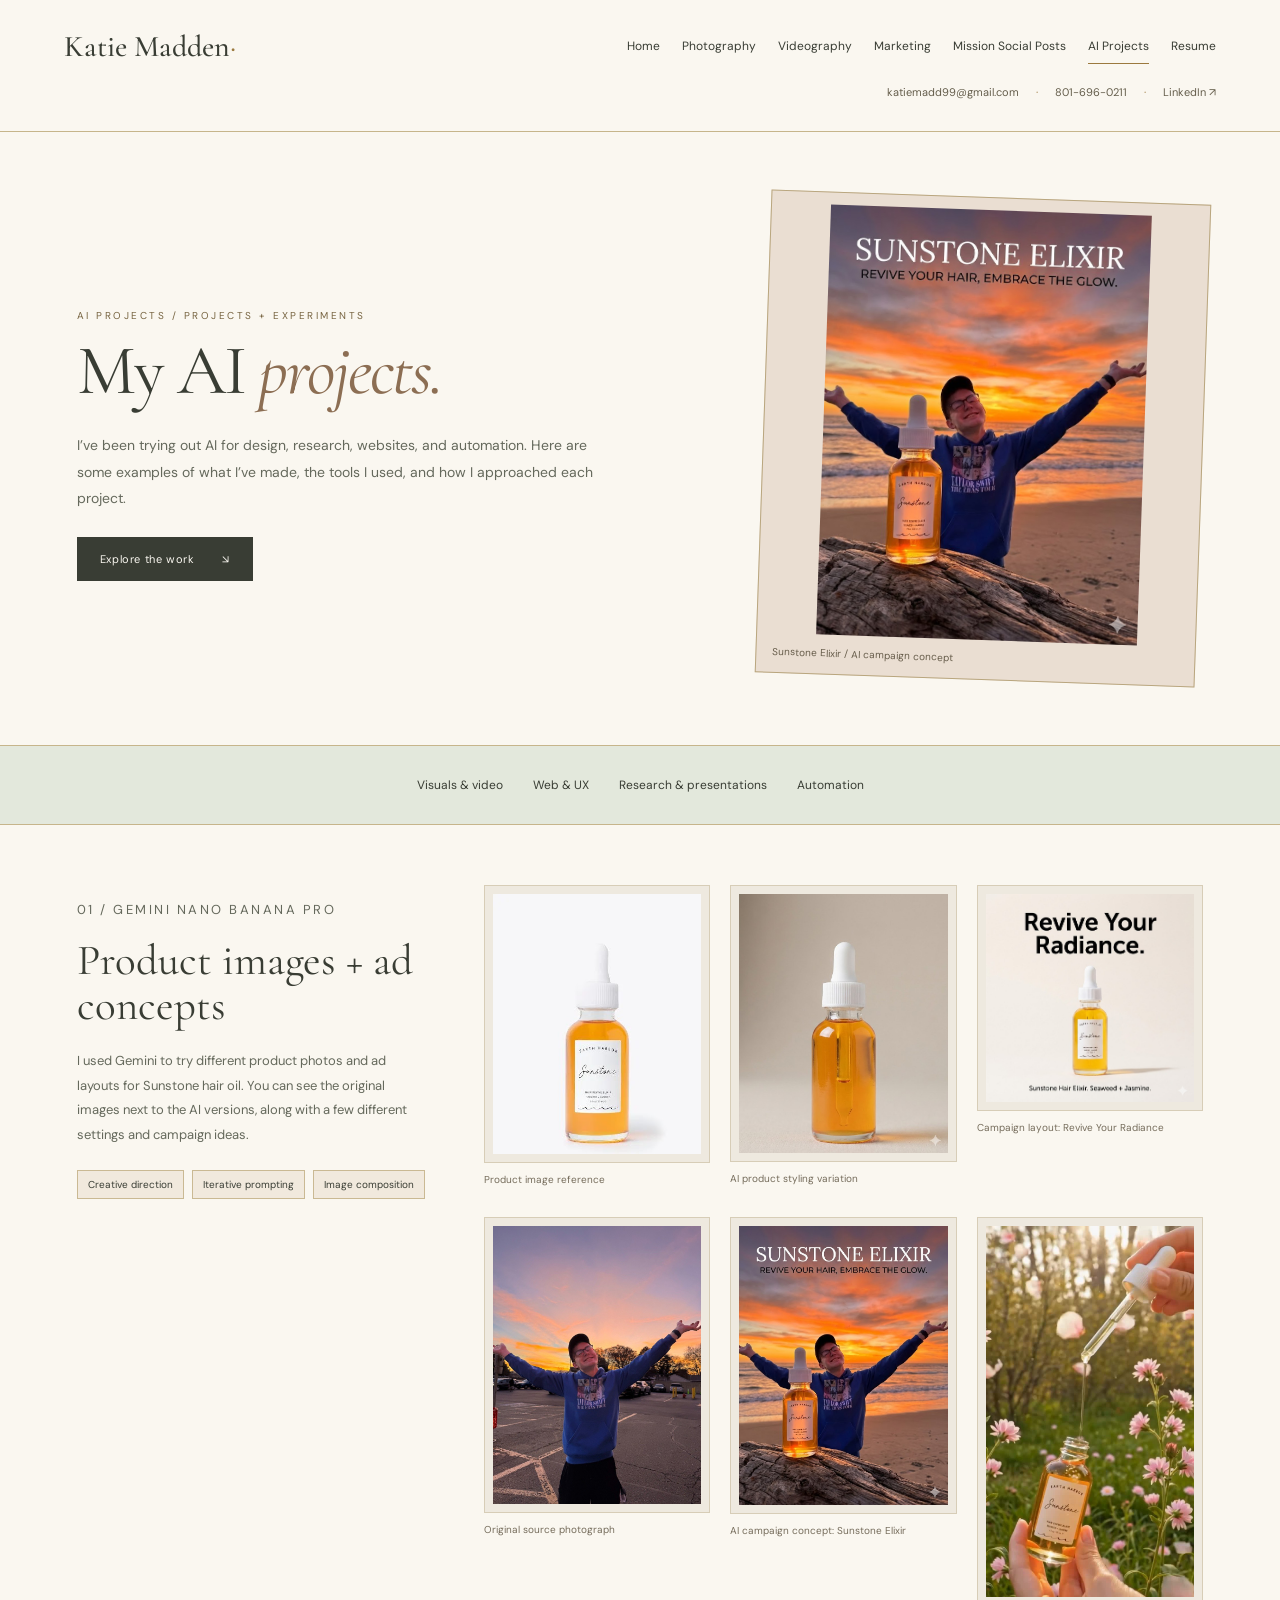
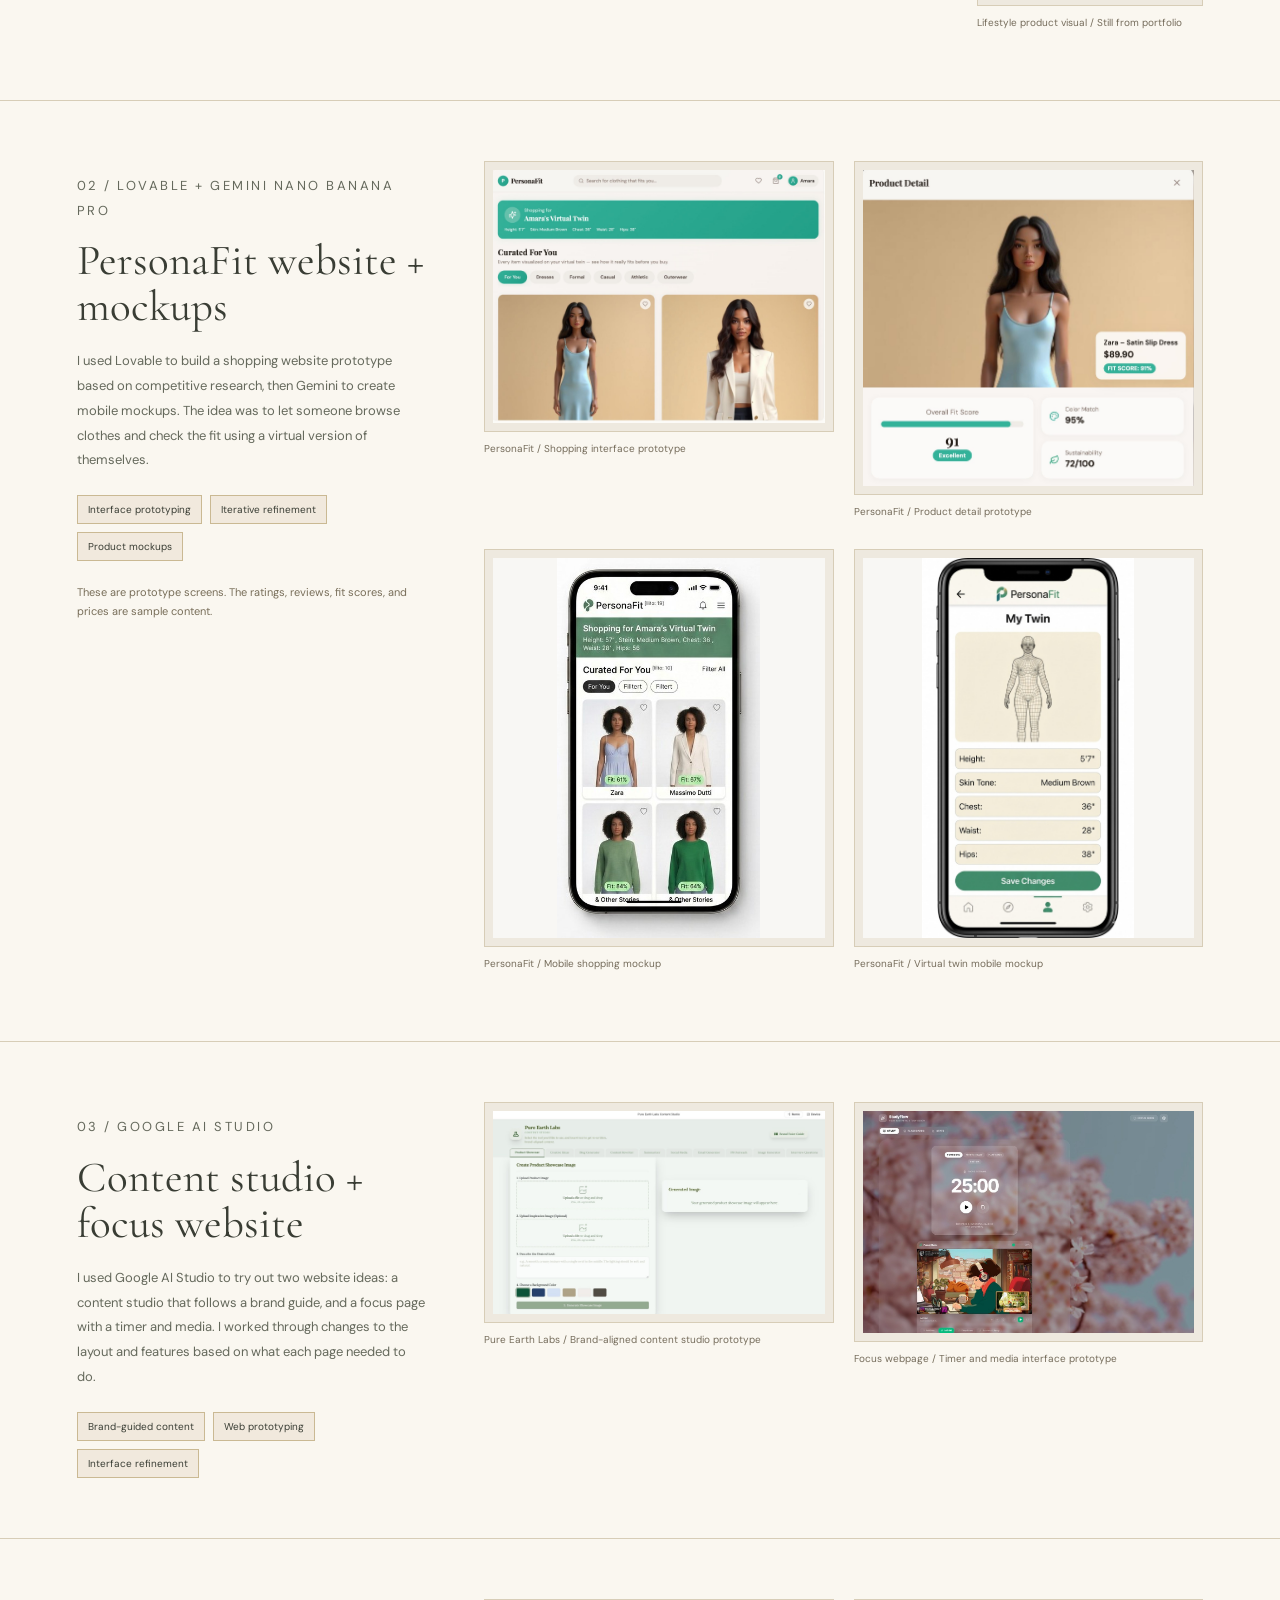
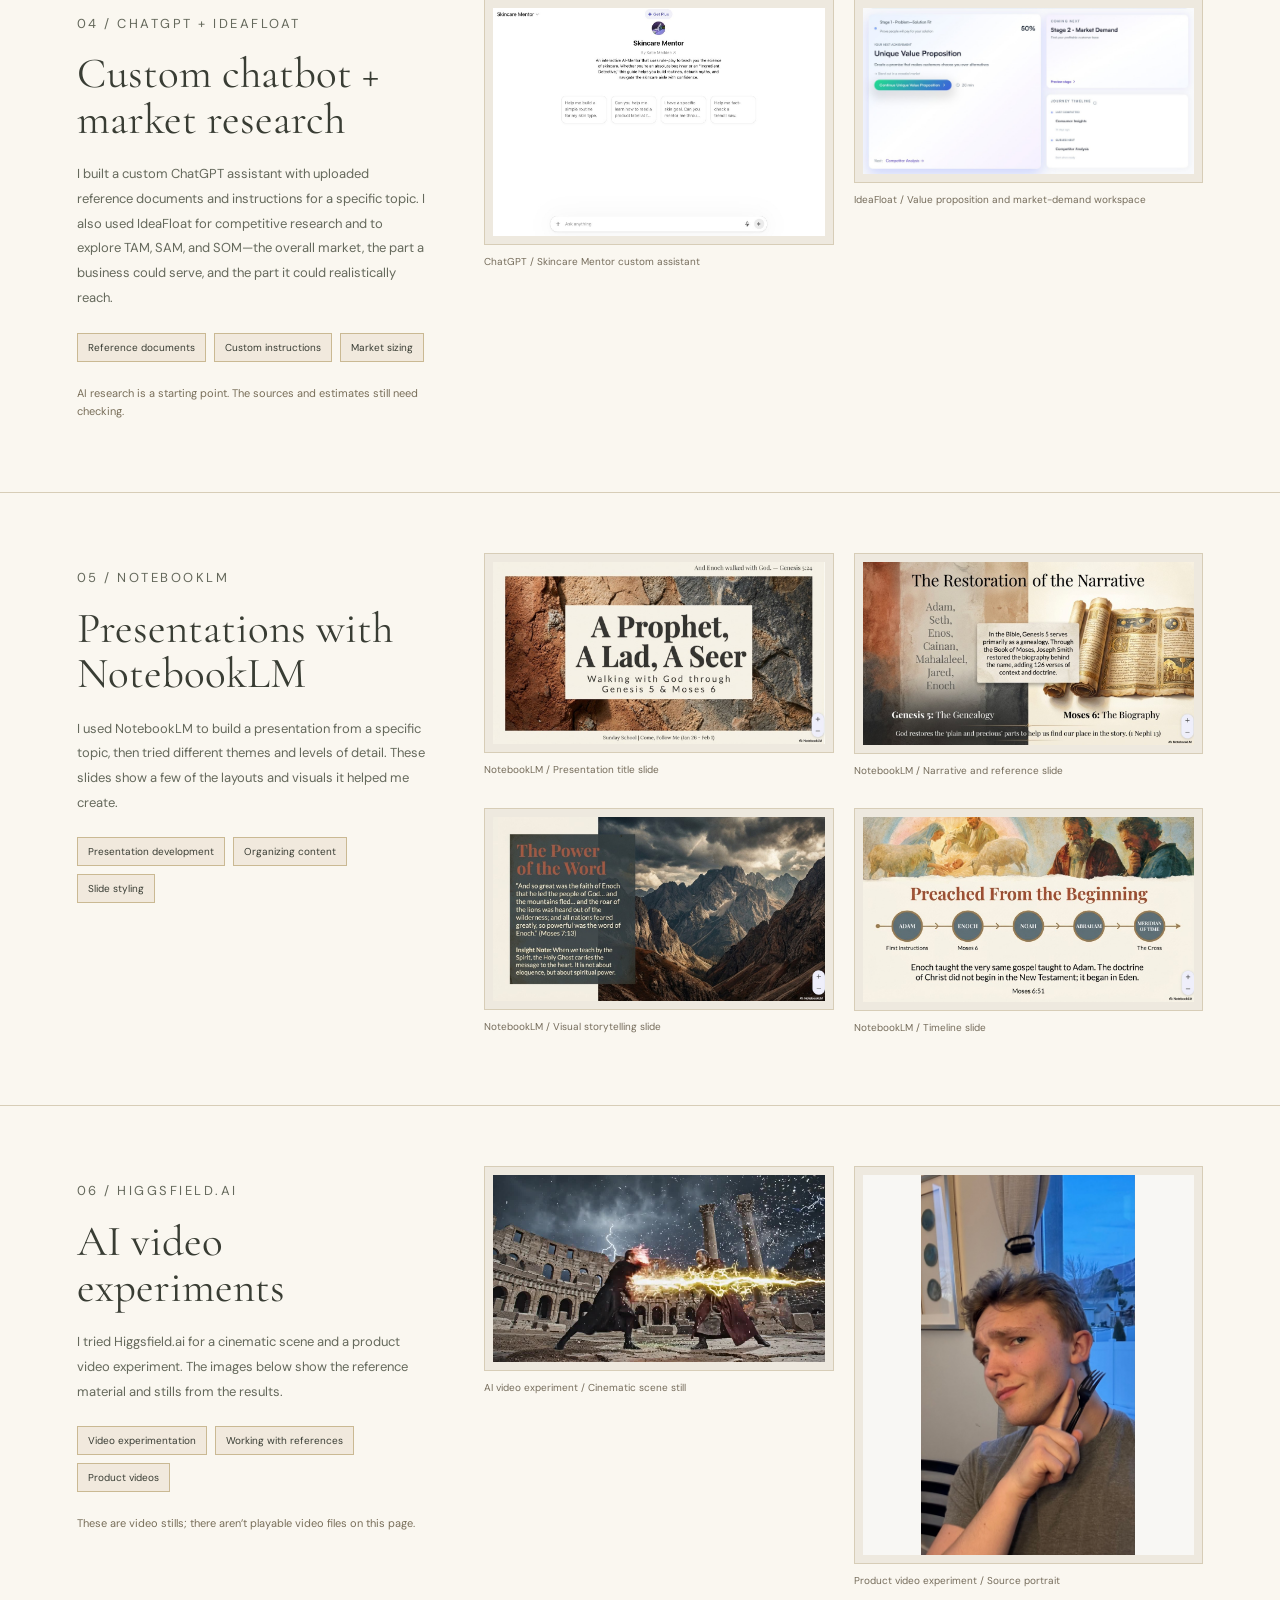
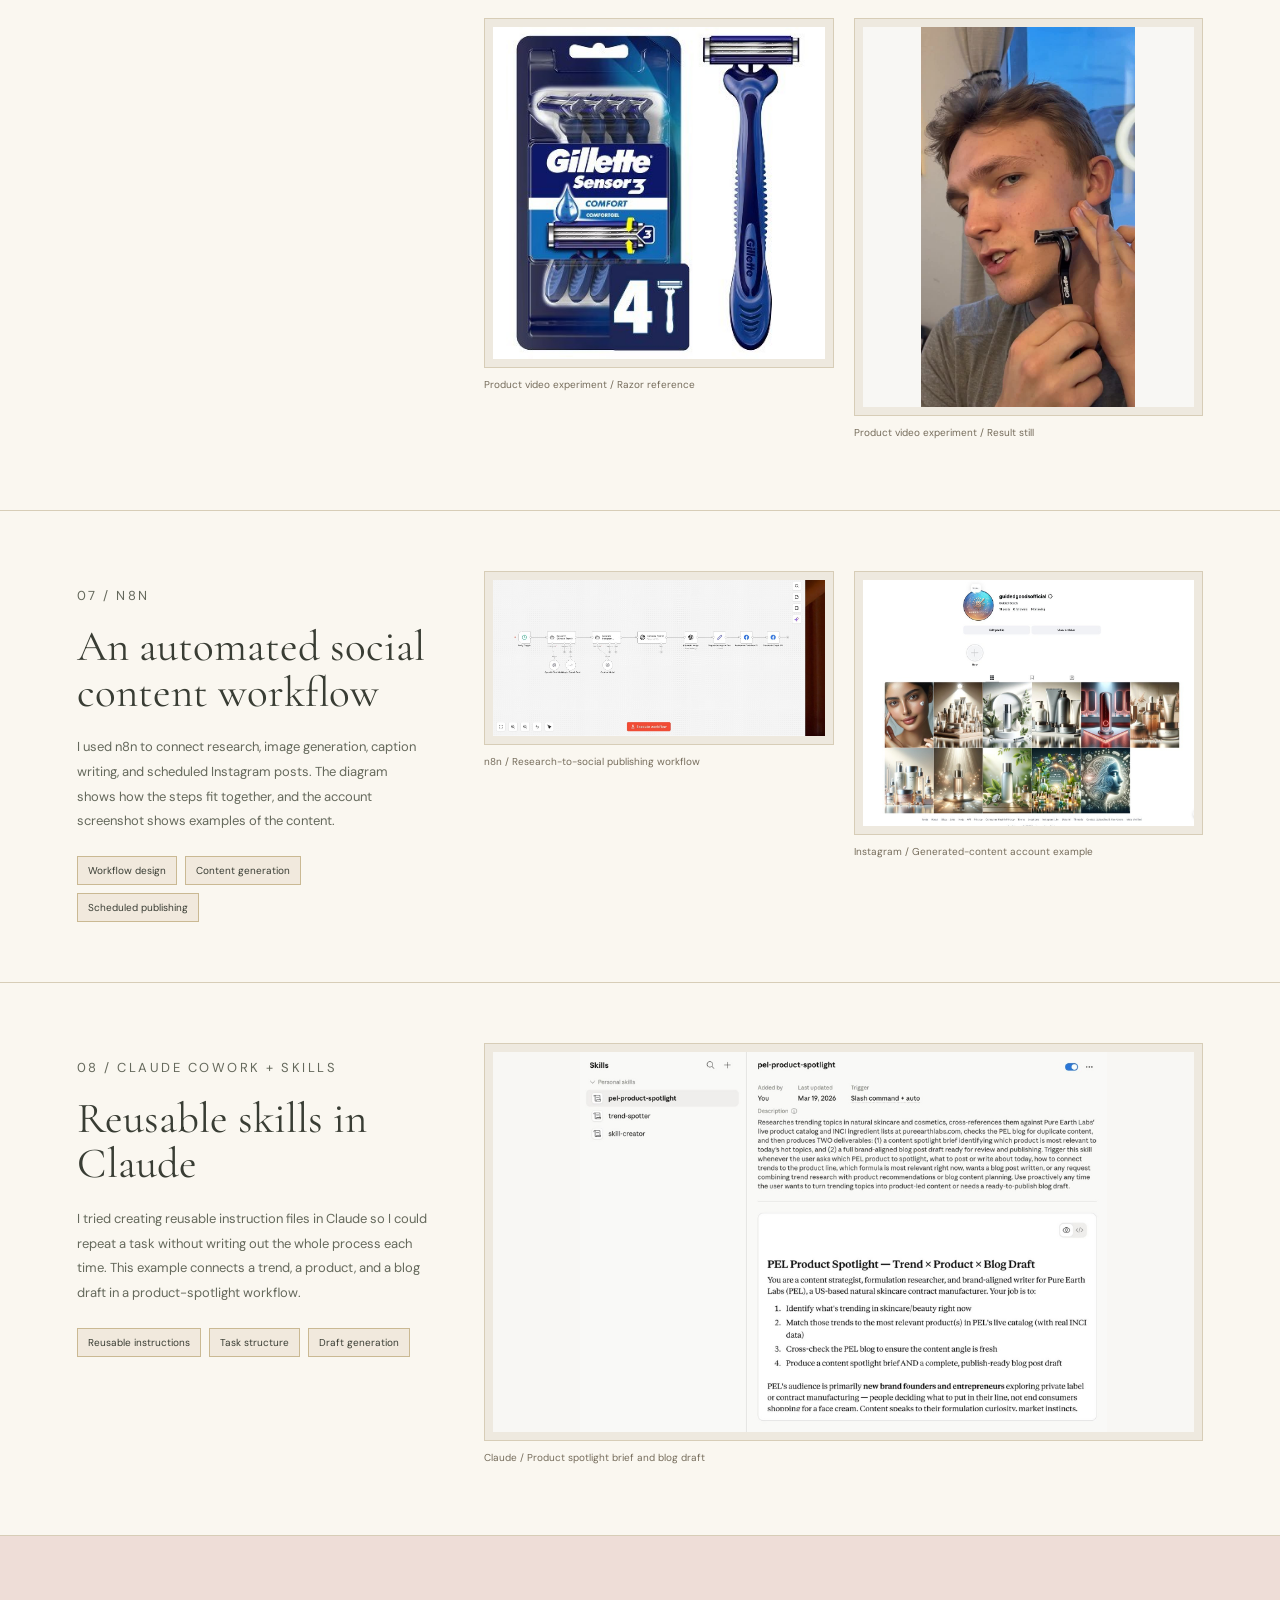
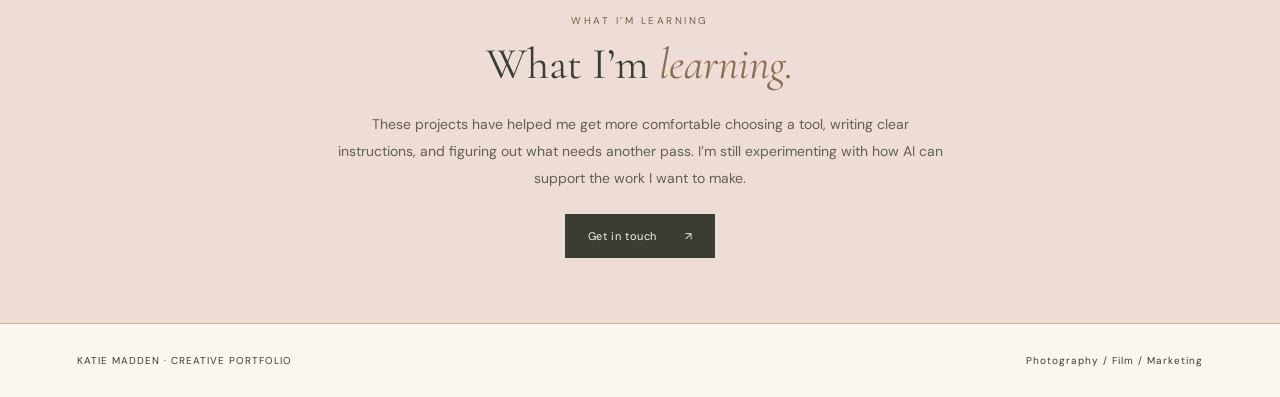
==== commit 4baccbde: "Rename AI Usage to AI Projects and add AI Projects and Resume homepage links" ====
--- a/ai-usage.html
+++ b/ai-usage.html
@@ -1,2 +1,2 @@
-<!doctype html><html lang="en"><head><meta charset="utf-8"><meta name="viewport" content="width=device-width,initial-scale=1"><title>AI Usage | Katie Madden</title><meta name="description" content="Photography, video, marketing projects, and AI work by Katie Madden."><link rel="stylesheet" href="style.css?v=contact-1"><link rel="stylesheet" href="ai-usage.css?v=1"></head><body><a class="skip" href="#main">Skip to content</a><header><a class="brand" href="index.html">Katie Madden<em>·</em></a><nav aria-label="Main navigation"><a href="index.html">Home</a><a href="photography.html" >Photography</a><a href="videography.html" >Videography</a><a href="marketing-projects.html">Marketing</a><a href="marketing.html" >Mission Social Posts</a><a href="ai-usage.html" aria-current="page">AI Usage</a><a href="resume.html">Resume</a></nav><div class="contact-strip" aria-label="Contact Katie"><a href="mailto:katiemadd99@gmail.com">katiemadd99@gmail.com</a><span aria-hidden="true">·</span><a href="tel:+18016960211">801-696-0211</a><span aria-hidden="true">·</span><a href="https://www.linkedin.com/in/katie-madden" target="_blank" rel="noopener noreferrer">LinkedIn ↗</a></div></header><main id="main"><section class="ai-hero"><div><p class="eyebrow">AI Usage / Projects + experiments</p><h1>How I’m <em>using AI.</em></h1><p>I’ve been trying out AI for design, research, websites, and automation. Here are some examples of what I’ve made, the tools I used, and how I approached each project.</p><a class="button" href="#visuals">Explore the work <span>↘</span></a></div><figure class="ai-hero-art"><img src="assets/ai/p02-02.jpg" alt="Sunstone Elixir AI campaign concept with a sunset and product bottle"><figcaption>Sunstone Elixir / AI campaign concept</figcaption></figure></section><nav class="ai-jumps" aria-label="Explore AI work"><a href="#visuals">Visuals &amp; video</a><a href="#prototypes">Web &amp; UX</a><a href="#research">Research &amp; presentations</a><a href="#workflows">Automation</a></nav><section class="ai-case" id="visuals"><div class="ai-copy"><p class="eyebrow">01 / Gemini Nano Banana Pro</p><h2>Product images + ad concepts</h2><p>I used Gemini to try different product photos and ad layouts for Sunstone hair oil. You can see the original images next to the AI versions, along with a few different settings and campaign ideas.</p><div class="skill-tags"><span>Creative direction</span><span>Iterative prompting</span><span>Image composition</span></div></div><div class="ai-gallery three"><figure><button data-ai-image="assets/ai/p01-07.jpg" aria-label="Enlarge Product image reference"><img loading="lazy" src="assets/ai/p01-07.jpg" alt="Product image reference"></button><figcaption>Product image reference</figcaption></figure><figure><button data-ai-image="assets/ai/p01-08.jpg" aria-label="Enlarge AI product styling variation"><img loading="lazy" src="assets/ai/p01-08.jpg" alt="AI product styling variation"></button><figcaption>AI product styling variation</figcaption></figure><figure><button data-ai-image="assets/ai/p01-09.jpg" aria-label="Enlarge Campaign layout: Revive Your Radiance"><img loading="lazy" src="assets/ai/p01-09.jpg" alt="Campaign layout: Revive Your Radiance"></button><figcaption>Campaign layout: Revive Your Radiance</figcaption></figure><figure><button data-ai-image="assets/ai/p02-01.jpg" aria-label="Enlarge Original source photograph"><img loading="lazy" src="assets/ai/p02-01.jpg" alt="Original source photograph"></button><figcaption>Original source photograph</figcaption></figure><figure><button data-ai-image="assets/ai/p02-02.jpg" aria-label="Enlarge AI campaign concept: Sunstone Elixir"><img loading="lazy" src="assets/ai/p02-02.jpg" alt="AI campaign concept: Sunstone Elixir"></button><figcaption>AI campaign concept: Sunstone Elixir</figcaption></figure><figure><button data-ai-image="assets/ai/p03-01.jpg" aria-label="Enlarge Lifestyle product visual / Still from portfolio"><img loading="lazy" src="assets/ai/p03-01.jpg" alt="Lifestyle product visual / Still from portfolio"></button><figcaption>Lifestyle product visual / Still from portfolio</figcaption></figure></div></section><section class="ai-case" id="prototypes"><div class="ai-copy"><p class="eyebrow">02 / Lovable + Gemini Nano Banana Pro</p><h2>PersonaFit website + mockups</h2><p>I used Lovable to build a shopping website prototype based on competitive research, then Gemini to create mobile mockups. The idea was to let someone browse clothes and check the fit using a virtual version of themselves.</p><div class="skill-tags"><span>Interface prototyping</span><span>Iterative refinement</span><span>Product mockups</span></div><p class="ai-note">These are prototype screens. The ratings, reviews, fit scores, and prices are sample content.</p></div><div class="ai-gallery "><figure><button data-ai-image="assets/ai/p05-01.jpg" aria-label="Enlarge PersonaFit / Shopping interface prototype"><img loading="lazy" src="assets/ai/p05-01.jpg" alt="PersonaFit / Shopping interface prototype"></button><figcaption>PersonaFit / Shopping interface prototype</figcaption></figure><figure><button data-ai-image="assets/ai/p05-03.jpg" aria-label="Enlarge PersonaFit / Product detail prototype"><img loading="lazy" src="assets/ai/p05-03.jpg" alt="PersonaFit / Product detail prototype"></button><figcaption>PersonaFit / Product detail prototype</figcaption></figure><figure><button data-ai-image="assets/ai/p06-01.jpg" aria-label="Enlarge PersonaFit / Mobile shopping mockup"><img loading="lazy" src="assets/ai/p06-01.jpg" alt="PersonaFit / Mobile shopping mockup"></button><figcaption>PersonaFit / Mobile shopping mockup</figcaption></figure><figure><button data-ai-image="assets/ai/p06-02.jpg" aria-label="Enlarge PersonaFit / Virtual twin mobile mockup"><img loading="lazy" src="assets/ai/p06-02.jpg" alt="PersonaFit / Virtual twin mobile mockup"></button><figcaption>PersonaFit / Virtual twin mobile mockup</figcaption></figure></div></section><section class="ai-case" id="web-tools"><div class="ai-copy"><p class="eyebrow">03 / Google AI Studio</p><h2>Content studio + focus website</h2><p>I used Google AI Studio to try out two website ideas: a content studio that follows a brand guide, and a focus page with a timer and media. I worked through changes to the layout and features based on what each page needed to do.</p><div class="skill-tags"><span>Brand-guided content</span><span>Web prototyping</span><span>Interface refinement</span></div></div><div class="ai-gallery "><figure><button data-ai-image="assets/ai/p08-01.jpg" aria-label="Enlarge Pure Earth Labs / Brand-aligned content studio prototype"><img loading="lazy" src="assets/ai/p08-01.jpg" alt="Pure Earth Labs / Brand-aligned content studio prototype"></button><figcaption>Pure Earth Labs / Brand-aligned content studio prototype</figcaption></figure><figure><button data-ai-image="assets/ai/p09-01.jpg" aria-label="Enlarge Focus webpage / Timer and media interface prototype"><img loading="lazy" src="assets/ai/p09-01.jpg" alt="Focus webpage / Timer and media interface prototype"></button><figcaption>Focus webpage / Timer and media interface prototype</figcaption></figure></div></section><section class="ai-case" id="research"><div class="ai-copy"><p class="eyebrow">04 / ChatGPT + IdeaFloat</p><h2>Custom chatbot + market research</h2><p>I built a custom ChatGPT assistant with uploaded reference documents and instructions for a specific topic. I also used IdeaFloat for competitive research and to explore TAM, SAM, and SOM—the overall market, the part a business could serve, and the part it could realistically reach.</p><div class="skill-tags"><span>Reference documents</span><span>Custom instructions</span><span>Market sizing</span></div><p class="ai-note">AI research is a starting point. The sources and estimates still need checking.</p></div><div class="ai-gallery "><figure><button data-ai-image="assets/ai/p01-05.jpg" aria-label="Enlarge ChatGPT / Skincare Mentor custom assistant"><img loading="lazy" src="assets/ai/p01-05.jpg" alt="ChatGPT / Skincare Mentor custom assistant"></button><figcaption>ChatGPT / Skincare Mentor custom assistant</figcaption></figure><figure><button data-ai-image="assets/ai/p04-02.jpg" aria-label="Enlarge IdeaFloat / Value proposition and market-demand workspace"><img loading="lazy" src="assets/ai/p04-02.jpg" alt="IdeaFloat / Value proposition and market-demand workspace"></button><figcaption>IdeaFloat / Value proposition and market-demand workspace</figcaption></figure></div></section><section class="ai-case" id="presentations"><div class="ai-copy"><p class="eyebrow">05 / NotebookLM</p><h2>Presentations with NotebookLM</h2><p>I used NotebookLM to build a presentation from a specific topic, then tried different themes and levels of detail. These slides show a few of the layouts and visuals it helped me create.</p><div class="skill-tags"><span>Presentation development</span><span>Organizing content</span><span>Slide styling</span></div></div><div class="ai-gallery "><figure><button data-ai-image="assets/ai/p01-01.jpg" aria-label="Enlarge NotebookLM / Presentation title slide"><img loading="lazy" src="assets/ai/p01-01.jpg" alt="NotebookLM / Presentation title slide"></button><figcaption>NotebookLM / Presentation title slide</figcaption></figure><figure><button data-ai-image="assets/ai/p01-02.jpg" aria-label="Enlarge NotebookLM / Narrative and reference slide"><img loading="lazy" src="assets/ai/p01-02.jpg" alt="NotebookLM / Narrative and reference slide"></button><figcaption>NotebookLM / Narrative and reference slide</figcaption></figure><figure><button data-ai-image="assets/ai/p01-03.jpg" aria-label="Enlarge NotebookLM / Visual storytelling slide"><img loading="lazy" src="assets/ai/p01-03.jpg" alt="NotebookLM / Visual storytelling slide"></button><figcaption>NotebookLM / Visual storytelling slide</figcaption></figure><figure><button data-ai-image="assets/ai/p01-04.jpg" aria-label="Enlarge NotebookLM / Timeline slide"><img loading="lazy" src="assets/ai/p01-04.jpg" alt="NotebookLM / Timeline slide"></button><figcaption>NotebookLM / Timeline slide</figcaption></figure></div></section><section class="ai-case" id="video"><div class="ai-copy"><p class="eyebrow">06 / Higgsfield.ai</p><h2>AI video experiments</h2><p>I tried Higgsfield.ai for a cinematic scene and a product video experiment. The images below show the reference material and stills from the results.</p><div class="skill-tags"><span>Video experimentation</span><span>Working with references</span><span>Product videos</span></div><p class="ai-note">These are video stills; there aren’t playable video files on this page.</p></div><div class="ai-gallery "><figure><button data-ai-image="assets/ai/p07-01.jpg" aria-label="Enlarge AI video experiment / Cinematic scene still"><img loading="lazy" src="assets/ai/p07-01.jpg" alt="AI video experiment / Cinematic scene still"></button><figcaption>AI video experiment / Cinematic scene still</figcaption></figure><figure><button data-ai-image="assets/ai/p07-02.jpg" aria-label="Enlarge Product video experiment / Source portrait"><img loading="lazy" src="assets/ai/p07-02.jpg" alt="Product video experiment / Source portrait"></button><figcaption>Product video experiment / Source portrait</figcaption></figure><figure><button data-ai-image="assets/ai/p07-03.jpg" aria-label="Enlarge Product video experiment / Razor reference"><img loading="lazy" src="assets/ai/p07-03.jpg" alt="Product video experiment / Razor reference"></button><figcaption>Product video experiment / Razor reference</figcaption></figure><figure><button data-ai-image="assets/ai/p07-04.jpg" aria-label="Enlarge Product video experiment / Result still"><img loading="lazy" src="assets/ai/p07-04.jpg" alt="Product video experiment / Result still"></button><figcaption>Product video experiment / Result still</figcaption></figure></div></section><section class="ai-case" id="workflows"><div class="ai-copy"><p class="eyebrow">07 / n8n</p><h2>An automated social content workflow</h2><p>I used n8n to connect research, image generation, caption writing, and scheduled Instagram posts. The diagram shows how the steps fit together, and the account screenshot shows examples of the content.</p><div class="skill-tags"><span>Workflow design</span><span>Content generation</span><span>Scheduled publishing</span></div></div><div class="ai-gallery "><figure><button data-ai-image="assets/ai/p09-02.jpg" aria-label="Enlarge n8n / Research-to-social publishing workflow"><img loading="lazy" src="assets/ai/p09-02.jpg" alt="n8n / Research-to-social publishing workflow"></button><figcaption>n8n / Research-to-social publishing workflow</figcaption></figure><figure><button data-ai-image="assets/ai/p10-01.jpg" aria-label="Enlarge Instagram / Generated-content account example"><img loading="lazy" src="assets/ai/p10-01.jpg" alt="Instagram / Generated-content account example"></button><figcaption>Instagram / Generated-content account example</figcaption></figure></div></section><section class="ai-case" id="skills"><div class="ai-copy"><p class="eyebrow">08 / Claude Cowork + Skills</p><h2>Reusable skills in Claude</h2><p>I tried creating reusable instruction files in Claude so I could repeat a task without writing out the whole process each time. This example connects a trend, a product, and a blog draft in a product-spotlight workflow.</p><div class="skill-tags"><span>Reusable instructions</span><span>Task structure</span><span>Draft generation</span></div></div><div class="ai-gallery single"><figure><button data-ai-image="assets/ai/p11-01.jpg" aria-label="Enlarge Claude / Product spotlight brief and blog draft"><img loading="lazy" src="assets/ai/p11-01.jpg" alt="Claude / Product spotlight brief and blog draft"></button><figcaption>Claude / Product spotlight brief and blog draft</figcaption></figure></div></section><section class="ai-close"><p class="eyebrow">What I’m learning</p><h2>What I’m <em>learning.</em></h2><p>These projects have helped me get more comfortable choosing a tool, writing clear instructions, and figuring out what needs another pass. I’m still experimenting with how AI can support the work I want to make.</p><a class="button" href="mailto:katiemadd99@gmail.com">Get in touch <span>↗</span></a></section></main><footer><a href="index.html">KATIE MADDEN · CREATIVE PORTFOLIO</a><span>Photography / Film / Marketing</span></footer><dialog aria-label="Image preview"><button autofocus aria-label="Close image preview">Close ×</button><img alt=""></dialog><script src="ai-usage.js?v=1"></script></body></html>
+<!doctype html><html lang="en"><head><meta charset="utf-8"><meta name="viewport" content="width=device-width,initial-scale=1"><title>AI Projects | Katie Madden</title><meta name="description" content="Photography, video, marketing projects, and AI work by Katie Madden."><link rel="stylesheet" href="style.css?v=contact-1"><link rel="stylesheet" href="ai-usage.css?v=1"></head><body><a class="skip" href="#main">Skip to content</a><header><a class="brand" href="index.html">Katie Madden<em>·</em></a><nav aria-label="Main navigation"><a href="index.html">Home</a><a href="photography.html" >Photography</a><a href="videography.html" >Videography</a><a href="marketing-projects.html">Marketing</a><a href="marketing.html" >Mission Social Posts</a><a href="ai-usage.html" aria-current="page">AI Projects</a><a href="resume.html">Resume</a></nav><div class="contact-strip" aria-label="Contact Katie"><a href="mailto:katiemadd99@gmail.com">katiemadd99@gmail.com</a><span aria-hidden="true">·</span><a href="tel:+18016960211">801-696-0211</a><span aria-hidden="true">·</span><a href="https://www.linkedin.com/in/katie-madden" target="_blank" rel="noopener noreferrer">LinkedIn ↗</a></div></header><main id="main"><section class="ai-hero"><div><p class="eyebrow">AI Projects / Projects + experiments</p><h1>My AI <em>projects.</em></h1><p>I’ve been trying out AI for design, research, websites, and automation. Here are some examples of what I’ve made, the tools I used, and how I approached each project.</p><a class="button" href="#visuals">Explore the work <span>↘</span></a></div><figure class="ai-hero-art"><img src="assets/ai/p02-02.jpg" alt="Sunstone Elixir AI campaign concept with a sunset and product bottle"><figcaption>Sunstone Elixir / AI campaign concept</figcaption></figure></section><nav class="ai-jumps" aria-label="Explore AI work"><a href="#visuals">Visuals &amp; video</a><a href="#prototypes">Web &amp; UX</a><a href="#research">Research &amp; presentations</a><a href="#workflows">Automation</a></nav><section class="ai-case" id="visuals"><div class="ai-copy"><p class="eyebrow">01 / Gemini Nano Banana Pro</p><h2>Product images + ad concepts</h2><p>I used Gemini to try different product photos and ad layouts for Sunstone hair oil. You can see the original images next to the AI versions, along with a few different settings and campaign ideas.</p><div class="skill-tags"><span>Creative direction</span><span>Iterative prompting</span><span>Image composition</span></div></div><div class="ai-gallery three"><figure><button data-ai-image="assets/ai/p01-07.jpg" aria-label="Enlarge Product image reference"><img loading="lazy" src="assets/ai/p01-07.jpg" alt="Product image reference"></button><figcaption>Product image reference</figcaption></figure><figure><button data-ai-image="assets/ai/p01-08.jpg" aria-label="Enlarge AI product styling variation"><img loading="lazy" src="assets/ai/p01-08.jpg" alt="AI product styling variation"></button><figcaption>AI product styling variation</figcaption></figure><figure><button data-ai-image="assets/ai/p01-09.jpg" aria-label="Enlarge Campaign layout: Revive Your Radiance"><img loading="lazy" src="assets/ai/p01-09.jpg" alt="Campaign layout: Revive Your Radiance"></button><figcaption>Campaign layout: Revive Your Radiance</figcaption></figure><figure><button data-ai-image="assets/ai/p02-01.jpg" aria-label="Enlarge Original source photograph"><img loading="lazy" src="assets/ai/p02-01.jpg" alt="Original source photograph"></button><figcaption>Original source photograph</figcaption></figure><figure><button data-ai-image="assets/ai/p02-02.jpg" aria-label="Enlarge AI campaign concept: Sunstone Elixir"><img loading="lazy" src="assets/ai/p02-02.jpg" alt="AI campaign concept: Sunstone Elixir"></button><figcaption>AI campaign concept: Sunstone Elixir</figcaption></figure><figure><button data-ai-image="assets/ai/p03-01.jpg" aria-label="Enlarge Lifestyle product visual / Still from portfolio"><img loading="lazy" src="assets/ai/p03-01.jpg" alt="Lifestyle product visual / Still from portfolio"></button><figcaption>Lifestyle product visual / Still from portfolio</figcaption></figure></div></section><section class="ai-case" id="prototypes"><div class="ai-copy"><p class="eyebrow">02 / Lovable + Gemini Nano Banana Pro</p><h2>PersonaFit website + mockups</h2><p>I used Lovable to build a shopping website prototype based on competitive research, then Gemini to create mobile mockups. The idea was to let someone browse clothes and check the fit using a virtual version of themselves.</p><div class="skill-tags"><span>Interface prototyping</span><span>Iterative refinement</span><span>Product mockups</span></div><p class="ai-note">These are prototype screens. The ratings, reviews, fit scores, and prices are sample content.</p></div><div class="ai-gallery "><figure><button data-ai-image="assets/ai/p05-01.jpg" aria-label="Enlarge PersonaFit / Shopping interface prototype"><img loading="lazy" src="assets/ai/p05-01.jpg" alt="PersonaFit / Shopping interface prototype"></button><figcaption>PersonaFit / Shopping interface prototype</figcaption></figure><figure><button data-ai-image="assets/ai/p05-03.jpg" aria-label="Enlarge PersonaFit / Product detail prototype"><img loading="lazy" src="assets/ai/p05-03.jpg" alt="PersonaFit / Product detail prototype"></button><figcaption>PersonaFit / Product detail prototype</figcaption></figure><figure><button data-ai-image="assets/ai/p06-01.jpg" aria-label="Enlarge PersonaFit / Mobile shopping mockup"><img loading="lazy" src="assets/ai/p06-01.jpg" alt="PersonaFit / Mobile shopping mockup"></button><figcaption>PersonaFit / Mobile shopping mockup</figcaption></figure><figure><button data-ai-image="assets/ai/p06-02.jpg" aria-label="Enlarge PersonaFit / Virtual twin mobile mockup"><img loading="lazy" src="assets/ai/p06-02.jpg" alt="PersonaFit / Virtual twin mobile mockup"></button><figcaption>PersonaFit / Virtual twin mobile mockup</figcaption></figure></div></section><section class="ai-case" id="web-tools"><div class="ai-copy"><p class="eyebrow">03 / Google AI Studio</p><h2>Content studio + focus website</h2><p>I used Google AI Studio to try out two website ideas: a content studio that follows a brand guide, and a focus page with a timer and media. I worked through changes to the layout and features based on what each page needed to do.</p><div class="skill-tags"><span>Brand-guided content</span><span>Web prototyping</span><span>Interface refinement</span></div></div><div class="ai-gallery "><figure><button data-ai-image="assets/ai/p08-01.jpg" aria-label="Enlarge Pure Earth Labs / Brand-aligned content studio prototype"><img loading="lazy" src="assets/ai/p08-01.jpg" alt="Pure Earth Labs / Brand-aligned content studio prototype"></button><figcaption>Pure Earth Labs / Brand-aligned content studio prototype</figcaption></figure><figure><button data-ai-image="assets/ai/p09-01.jpg" aria-label="Enlarge Focus webpage / Timer and media interface prototype"><img loading="lazy" src="assets/ai/p09-01.jpg" alt="Focus webpage / Timer and media interface prototype"></button><figcaption>Focus webpage / Timer and media interface prototype</figcaption></figure></div></section><section class="ai-case" id="research"><div class="ai-copy"><p class="eyebrow">04 / ChatGPT + IdeaFloat</p><h2>Custom chatbot + market research</h2><p>I built a custom ChatGPT assistant with uploaded reference documents and instructions for a specific topic. I also used IdeaFloat for competitive research and to explore TAM, SAM, and SOM—the overall market, the part a business could serve, and the part it could realistically reach.</p><div class="skill-tags"><span>Reference documents</span><span>Custom instructions</span><span>Market sizing</span></div><p class="ai-note">AI research is a starting point. The sources and estimates still need checking.</p></div><div class="ai-gallery "><figure><button data-ai-image="assets/ai/p01-05.jpg" aria-label="Enlarge ChatGPT / Skincare Mentor custom assistant"><img loading="lazy" src="assets/ai/p01-05.jpg" alt="ChatGPT / Skincare Mentor custom assistant"></button><figcaption>ChatGPT / Skincare Mentor custom assistant</figcaption></figure><figure><button data-ai-image="assets/ai/p04-02.jpg" aria-label="Enlarge IdeaFloat / Value proposition and market-demand workspace"><img loading="lazy" src="assets/ai/p04-02.jpg" alt="IdeaFloat / Value proposition and market-demand workspace"></button><figcaption>IdeaFloat / Value proposition and market-demand workspace</figcaption></figure></div></section><section class="ai-case" id="presentations"><div class="ai-copy"><p class="eyebrow">05 / NotebookLM</p><h2>Presentations with NotebookLM</h2><p>I used NotebookLM to build a presentation from a specific topic, then tried different themes and levels of detail. These slides show a few of the layouts and visuals it helped me create.</p><div class="skill-tags"><span>Presentation development</span><span>Organizing content</span><span>Slide styling</span></div></div><div class="ai-gallery "><figure><button data-ai-image="assets/ai/p01-01.jpg" aria-label="Enlarge NotebookLM / Presentation title slide"><img loading="lazy" src="assets/ai/p01-01.jpg" alt="NotebookLM / Presentation title slide"></button><figcaption>NotebookLM / Presentation title slide</figcaption></figure><figure><button data-ai-image="assets/ai/p01-02.jpg" aria-label="Enlarge NotebookLM / Narrative and reference slide"><img loading="lazy" src="assets/ai/p01-02.jpg" alt="NotebookLM / Narrative and reference slide"></button><figcaption>NotebookLM / Narrative and reference slide</figcaption></figure><figure><button data-ai-image="assets/ai/p01-03.jpg" aria-label="Enlarge NotebookLM / Visual storytelling slide"><img loading="lazy" src="assets/ai/p01-03.jpg" alt="NotebookLM / Visual storytelling slide"></button><figcaption>NotebookLM / Visual storytelling slide</figcaption></figure><figure><button data-ai-image="assets/ai/p01-04.jpg" aria-label="Enlarge NotebookLM / Timeline slide"><img loading="lazy" src="assets/ai/p01-04.jpg" alt="NotebookLM / Timeline slide"></button><figcaption>NotebookLM / Timeline slide</figcaption></figure></div></section><section class="ai-case" id="video"><div class="ai-copy"><p class="eyebrow">06 / Higgsfield.ai</p><h2>AI video experiments</h2><p>I tried Higgsfield.ai for a cinematic scene and a product video experiment. The images below show the reference material and stills from the results.</p><div class="skill-tags"><span>Video experimentation</span><span>Working with references</span><span>Product videos</span></div><p class="ai-note">These are video stills; there aren’t playable video files on this page.</p></div><div class="ai-gallery "><figure><button data-ai-image="assets/ai/p07-01.jpg" aria-label="Enlarge AI video experiment / Cinematic scene still"><img loading="lazy" src="assets/ai/p07-01.jpg" alt="AI video experiment / Cinematic scene still"></button><figcaption>AI video experiment / Cinematic scene still</figcaption></figure><figure><button data-ai-image="assets/ai/p07-02.jpg" aria-label="Enlarge Product video experiment / Source portrait"><img loading="lazy" src="assets/ai/p07-02.jpg" alt="Product video experiment / Source portrait"></button><figcaption>Product video experiment / Source portrait</figcaption></figure><figure><button data-ai-image="assets/ai/p07-03.jpg" aria-label="Enlarge Product video experiment / Razor reference"><img loading="lazy" src="assets/ai/p07-03.jpg" alt="Product video experiment / Razor reference"></button><figcaption>Product video experiment / Razor reference</figcaption></figure><figure><button data-ai-image="assets/ai/p07-04.jpg" aria-label="Enlarge Product video experiment / Result still"><img loading="lazy" src="assets/ai/p07-04.jpg" alt="Product video experiment / Result still"></button><figcaption>Product video experiment / Result still</figcaption></figure></div></section><section class="ai-case" id="workflows"><div class="ai-copy"><p class="eyebrow">07 / n8n</p><h2>An automated social content workflow</h2><p>I used n8n to connect research, image generation, caption writing, and scheduled Instagram posts. The diagram shows how the steps fit together, and the account screenshot shows examples of the content.</p><div class="skill-tags"><span>Workflow design</span><span>Content generation</span><span>Scheduled publishing</span></div></div><div class="ai-gallery "><figure><button data-ai-image="assets/ai/p09-02.jpg" aria-label="Enlarge n8n / Research-to-social publishing workflow"><img loading="lazy" src="assets/ai/p09-02.jpg" alt="n8n / Research-to-social publishing workflow"></button><figcaption>n8n / Research-to-social publishing workflow</figcaption></figure><figure><button data-ai-image="assets/ai/p10-01.jpg" aria-label="Enlarge Instagram / Generated-content account example"><img loading="lazy" src="assets/ai/p10-01.jpg" alt="Instagram / Generated-content account example"></button><figcaption>Instagram / Generated-content account example</figcaption></figure></div></section><section class="ai-case" id="skills"><div class="ai-copy"><p class="eyebrow">08 / Claude Cowork + Skills</p><h2>Reusable skills in Claude</h2><p>I tried creating reusable instruction files in Claude so I could repeat a task without writing out the whole process each time. This example connects a trend, a product, and a blog draft in a product-spotlight workflow.</p><div class="skill-tags"><span>Reusable instructions</span><span>Task structure</span><span>Draft generation</span></div></div><div class="ai-gallery single"><figure><button data-ai-image="assets/ai/p11-01.jpg" aria-label="Enlarge Claude / Product spotlight brief and blog draft"><img loading="lazy" src="assets/ai/p11-01.jpg" alt="Claude / Product spotlight brief and blog draft"></button><figcaption>Claude / Product spotlight brief and blog draft</figcaption></figure></div></section><section class="ai-close"><p class="eyebrow">What I’m learning</p><h2>What I’m <em>learning.</em></h2><p>These projects have helped me get more comfortable choosing a tool, writing clear instructions, and figuring out what needs another pass. I’m still experimenting with how AI can support the work I want to make.</p><a class="button" href="mailto:katiemadd99@gmail.com">Get in touch <span>↗</span></a></section></main><footer><a href="index.html">KATIE MADDEN · CREATIVE PORTFOLIO</a><span>Photography / Film / Marketing</span></footer><dialog aria-label="Image preview"><button autofocus aria-label="Close image preview">Close ×</button><img alt=""></dialog><script src="ai-usage.js?v=1"></script></body></html>
 
